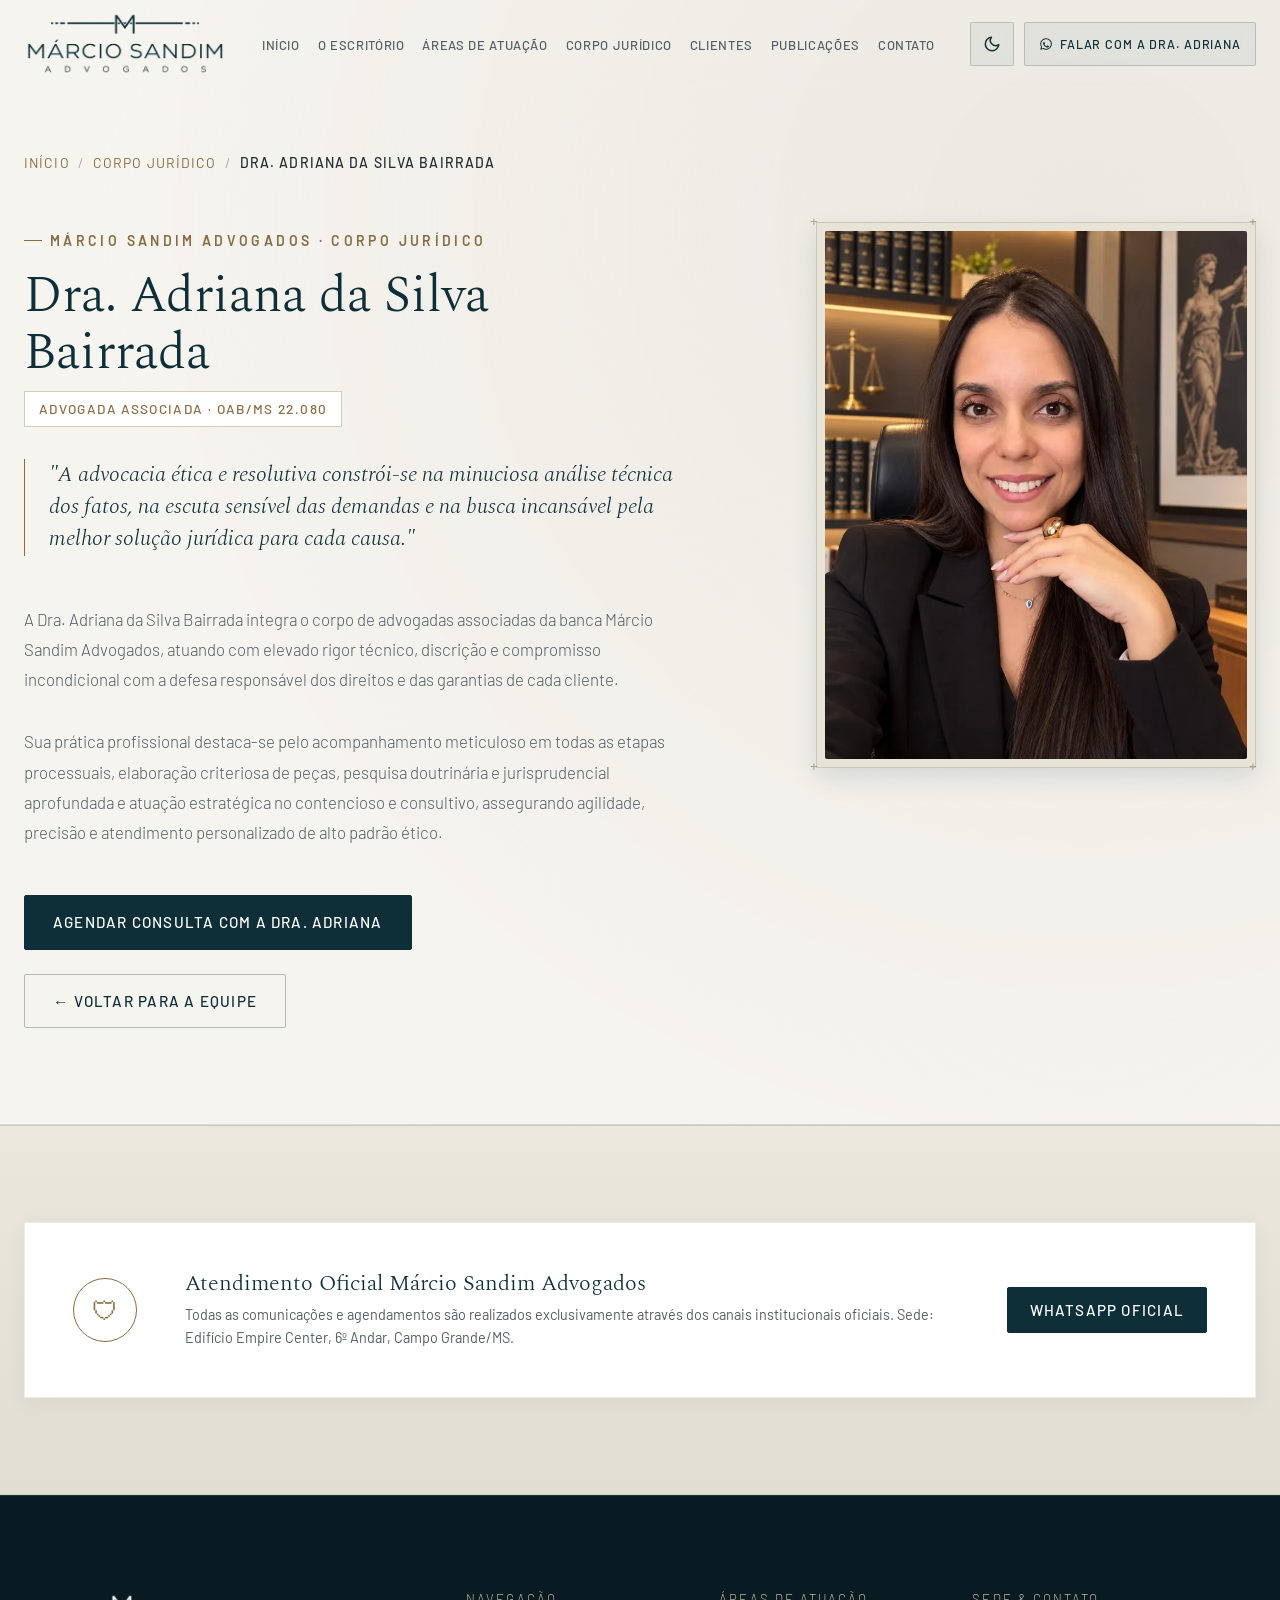
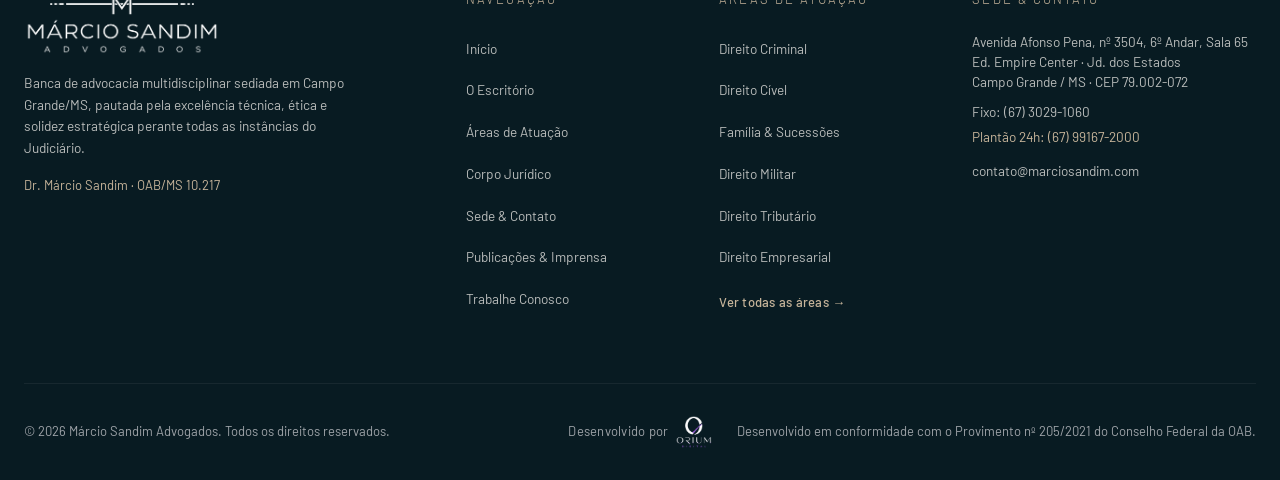
==== adriana-bairrada.html @ 766c4040 "polish: final audit pass (a11y, SEO, performance, security) - Accessibility: skip link, focus-visibl" ====
<!DOCTYPE html>
<html lang="pt-BR">
<head>
  <meta charset="UTF-8">
  <meta name="viewport" content="width=device-width, initial-scale=1.0">
  <meta http-equiv="X-UA-Compatible" content="IE=edge">
  
  <title>Dra. Adriana da Silva Bairrada | Márcio Sandim Advogados</title>
  <meta name="description" content="Perfil profissional da Dra. Adriana da Silva Bairrada (OAB/MS 22.080), Advogada Associada da banca Márcio Sandim Advogados em Campo Grande/MS.">
  <meta name="theme-color" content="#0E2E38">
  <meta name="color-scheme" content="dark light">
  
  <!-- Prevenção Instantânea de FOUC de Tema -->
  <script src="js/theme-init.js?v=1.0"></script>
  
  
  <!-- SEO: canonical, Open Graph, Twitter Card e dados estruturados -->
  <link rel="canonical" href="https://www.marciosandim.com/adriana-bairrada">
  <meta property="og:title" content="Dra. Adriana da Silva Bairrada | Márcio Sandim Advogados">
  <meta property="og:description" content="Advogada Associada · OAB/MS 22.080 na banca Márcio Sandim Advogados.">
  <meta property="og:type" content="profile">
  <meta property="og:url" content="https://www.marciosandim.com/adriana-bairrada">
  <meta property="og:image" content="https://www.marciosandim.com/assets/images/AdrianaBairrada.jpeg">
  <meta property="og:locale" content="pt_BR">
  <meta property="og:site_name" content="Márcio Sandim Advogados">
  <meta name="twitter:card" content="summary_large_image">
  <meta name="twitter:title" content="Dra. Adriana da Silva Bairrada | Márcio Sandim Advogados">
  <meta name="twitter:description" content="Advogada Associada · OAB/MS 22.080 na banca Márcio Sandim Advogados.">
  <meta name="twitter:image" content="https://www.marciosandim.com/assets/images/AdrianaBairrada.jpeg">
  <script type="application/ld+json">{"@context":"https://schema.org","@type":"Person","name":"Adriana da Silva Bairrada","identifier":"OAB/MS 22.080","jobTitle":"Advogada Associada","image":"https://www.marciosandim.com/assets/images/AdrianaBairrada.jpeg","url":"https://www.marciosandim.com/adriana-bairrada","worksFor":{"@type":"LegalService","name":"Márcio Sandim Advogados","url":"https://www.marciosandim.com/"}}</script>

  <!-- Fontes Oficiais do Design System (Spectral & Barlow) -->
  <link rel="preconnect" href="https://fonts.googleapis.com">
  <link rel="preconnect" href="https://fonts.gstatic.com" crossorigin>
  <link href="https://fonts.googleapis.com/css2?family=Barlow:wght@300;400;500;600&family=Spectral:ital,wght@0,200;0,300;0,400;1,300&display=swap" rel="stylesheet">
  
  <!-- Favicon -->
  <link rel="icon" type="image/svg+xml" href="assets/images/favicon.svg">
  <link rel="apple-touch-icon" href="assets/images/apple-touch-icon.png">
  <link rel="manifest" href="site.webmanifest">
  
  <!-- Exibição do Logotipo por Tema -->
  <style>
    .brand-logo-dark { display: none !important; }
    .brand-logo-white { display: block !important; }
    html[data-theme="light"] .site-header .brand-logo-white,
    [data-theme="light"] .brand-logo-white { display: none !important; }
    html[data-theme="light"] .site-header .brand-logo-dark,
    [data-theme="light"] .brand-logo-dark { display: block !important; }
    .site-footer .brand-logo-white,
    [data-theme="light"] .site-footer .brand-logo-white { display: block !important; }
    .site-footer .brand-logo-dark,
    [data-theme="light"] .site-footer .brand-logo-dark { display: none !important; }
  </style>
  
  <!-- Estilos Globais -->
  <link rel="stylesheet" href="css/variables.css?v=2.1">
  <link rel="stylesheet" href="css/styles.css?v=3.4">
</head>
<body>
  <a class="skip-link" href="#main">Pular para o conteúdo</a>

  <!-- ==========================================================================
       HEADER INSTITUCIONAL COM EFEITO VIDRO
       ========================================================================== -->
  <header class="site-header" id="siteHeader">
    <div class="container header-container">
      <a href="index.html" class="brand-logo" aria-label="Márcio Sandim Advogados - Página Inicial">
        <img src="assets/images/marcio-sandim-logo-white.png?v=3" alt="Márcio Sandim Advogados" class="brand-logo-img brand-logo-white" width="178" height="58">
        <img src="assets/images/marcio-sandim-logo-dark.png?v=3" alt="Márcio Sandim Advogados" class="brand-logo-img brand-logo-dark" width="178" height="58">
      </a>

      <!-- Menu Desktop -->
      <nav class="nav-desktop" aria-label="Navegação Principal">
        <ul class="nav-menu">
          <li><a href="index.html" class="nav-link">Início</a></li>
          <li><a href="index.html#sobre" class="nav-link">O Escritório</a></li>
          <li><a href="index.html#areas" class="nav-link">Áreas de Atuação</a></li>
          <li><a href="index.html#equipe" class="nav-link active">Corpo Jurídico</a></li>
          <li><a href="index.html#clientes" class="nav-link">Clientes</a></li>
          <li><a href="publicacoes.html" class="nav-link">Publicações</a></li>
          <li><a href="index.html#contato" class="nav-link">Contato</a></li>
        </ul>
      </nav>

      <!-- Botões de Ação -->
      <div class="header-actions">
        <!-- Botão Minimalista de Troca de Tema -->
        <button type="button" id="themeToggle" class="theme-toggle" title="Alternar tema claro / escuro">
          <span class="theme-toggle-sr">Alternar tema claro / escuro</span>
          <svg class="theme-icon icon-sun" width="20" height="20" viewBox="0 0 24 24" fill="none" stroke="currentColor" stroke-width="2" stroke-linecap="round" stroke-linejoin="round" aria-hidden="true">
            <circle cx="12" cy="12" r="5"></circle>
            <line x1="12" y1="1" x2="12" y2="3"></line>
            <line x1="12" y1="21" x2="12" y2="23"></line>
            <line x1="4.22" y1="4.22" x2="5.64" y2="5.64"></line>
            <line x1="18.36" y1="18.36" x2="19.78" y2="19.78"></line>
            <line x1="1" y1="12" x2="3" y2="12"></line>
            <line x1="21" y1="12" x2="23" y2="12"></line>
            <line x1="4.22" y1="19.78" x2="5.64" y2="18.36"></line>
            <line x1="18.36" y1="5.64" x2="19.78" y2="4.22"></line>
          </svg>
          <svg class="theme-icon icon-moon" width="20" height="20" viewBox="0 0 24 24" fill="none" stroke="currentColor" stroke-width="2" stroke-linecap="round" stroke-linejoin="round" aria-hidden="true">
            <path d="M21 12.79A9 9 0 1 1 11.21 3 7 7 0 0 0 21 12.79z"></path>
          </svg>
        </button>

        <a href="https://wa.me/5567991672000?text=Olá,%20gostaria%20de%20agendar%20um%20atendimento%20com%20a%20Dra.%20Adriana%20da%20Silva%20Bairrada." target="_blank" rel="noopener" class="btn-header" aria-label="Falar com a Dra. Adriana Bairrada via WhatsApp">
          <svg width="14" height="14" viewBox="0 0 24 24" fill="currentColor" aria-hidden="true">
            <path d="M12.04 2c-5.46 0-9.91 4.45-9.91 9.91 0 1.75.46 3.45 1.32 4.95L2.05 22l5.25-1.38c1.45.79 3.08 1.21 4.74 1.21 5.46 0 9.91-4.45 9.91-9.91 0-2.65-1.03-5.14-2.9-7.01A9.816 9.816 0 0 0 12.04 2zm.01 1.67c2.2 0 4.26.86 5.82 2.42a8.225 8.225 0 0 1 2.41 5.83c0 4.54-3.7 8.24-8.24 8.24-1.48 0-2.93-.4-4.2-1.15l-.3-.18-3.12.82.83-3.04-.2-.31a8.196 8.196 0 0 1-1.26-4.38c0-4.54 3.7-8.24 8.24-8.24zm4.52 11.66c-.25-.13-1.47-.72-1.7-.81-.23-.08-.39-.13-.56.13-.17.25-.64.81-.79.97-.14.17-.29.19-.54.06-.25-.13-1.06-.39-2.03-1.25-.75-.67-1.26-1.5-1.41-1.75-.15-.25-.02-.39.11-.51.11-.11.25-.29.37-.44.13-.14.17-.25.25-.42.08-.17.04-.31-.02-.44-.06-.12-.56-1.35-.77-1.85-.2-.49-.41-.42-.56-.43h-.48c-.17 0-.44.06-.67.31-.23.25-.88.86-.88 2.1 0 1.24.9 2.44 1.03 2.61.13.17 1.77 2.7 4.29 3.79.6.26 1.07.41 1.44.53.6.19 1.15.16 1.58.1.48-.07 1.47-.6 1.68-1.18.21-.58.21-1.07.15-1.18-.07-.12-.22-.19-.47-.32z"/>
          </svg>
          <span>Falar com a Dra. Adriana</span>
        </a>

        <button class="menu-toggle" id="menuToggle" aria-label="Abrir menu" aria-expanded="false" aria-controls="mobileDrawer">
          <span></span>
          <span></span>
          <span></span>
        </button>
      </div>
    </div>
  </header>

  <!-- Menu Drawer Mobile -->
  <div class="mobile-drawer" id="mobileDrawer" role="dialog" aria-modal="true" aria-label="Menu de navegação" inert>
    <button class="drawer-close" id="drawerClose" aria-label="Fechar Menu">&times;</button>
    <ul class="drawer-nav">
      <li><a href="index.html" class="drawer-link">00 · Início <span aria-hidden="true">&rarr;</span></a></li>
      <li><a href="index.html#sobre" class="drawer-link">01 · O Escritório <span aria-hidden="true">&rarr;</span></a></li>
      <li><a href="index.html#areas" class="drawer-link">02 · Áreas de Atuação <span aria-hidden="true">&rarr;</span></a></li>
      <li><a href="index.html#equipe" class="drawer-link">03 · Corpo Jurídico <span aria-hidden="true">&rarr;</span></a></li>
      <li><a href="index.html#clientes" class="drawer-link">04 · Clientes &amp; Entidades <span aria-hidden="true">&rarr;</span></a></li>
      <li><a href="publicacoes.html" class="drawer-link">05 · Publicações <span aria-hidden="true">&rarr;</span></a></li>
      <li><a href="index.html#contato" class="drawer-link">06 · Contato <span aria-hidden="true">&rarr;</span></a></li>
      <li><a href="trabalhe-conosco.html" class="drawer-link">07 · Trabalhe Conosco <span aria-hidden="true">&rarr;</span></a></li>
    </ul>
  </div>

  <main id="main" tabindex="-1">
    <!-- ==========================================================================
         SEÇÃO PERFIL PROFISSIONAL
         ========================================================================== -->
    <section class="profile-hero-section">
      <div class="container">
        <!-- Breadcrumb Navigation -->
        <nav class="breadcrumb" aria-label="Navegação estrutural">
          <a href="index.html">Início</a>
          <span class="breadcrumb-separator">/</span>
          <a href="index.html#equipe">Corpo Jurídico</a>
          <span class="breadcrumb-separator">/</span>
          <span class="breadcrumb-current" aria-current="page">Dra. Adriana da Silva Bairrada</span>
        </nav>

        <div class="profile-grid">
          <!-- Conteúdo Biográfico -->
          <div class="profile-content">
            <span class="kicker">Márcio Sandim Advogados · Corpo Jurídico</span>
            <h1 class="profile-name">Dra. Adriana da Silva Bairrada</h1>
            <div class="profile-badge">Advogada Associada · OAB/MS 22.080</div>

            <div class="profile-quote">
              "A advocacia ética e resolutiva constrói-se na minuciosa análise técnica dos fatos, na escuta sensível das demandas e na busca incansável pela melhor solução jurídica para cada causa."
            </div>

            <p class="profile-bio">
              A Dra. Adriana da Silva Bairrada integra o corpo de advogadas associadas da banca Márcio Sandim Advogados, atuando com elevado rigor técnico, discrição e compromisso incondicional com a defesa responsável dos direitos e das garantias de cada cliente.
            </p>

            <p class="profile-bio">
              Sua prática profissional destaca-se pelo acompanhamento meticuloso em todas as etapas processuais, elaboração criteriosa de peças, pesquisa doutrinária e jurisprudencial aprofundada e atuação estratégica no contencioso e consultivo, assegurando agilidade, precisão e atendimento personalizado de alto padrão ético.
            </p>

            <!-- CTAs de Ação -->
            <div class="profile-ctas">
              <a href="https://wa.me/5567991672000?text=Olá,%20gostaria%20de%20agendar%20um%20atendimento%20com%20a%20Dra.%20Adriana%20da%20Silva%20Bairrada." target="_blank" rel="noopener" class="btn btn-primary">
                Agendar Consulta com a Dra. Adriana
              </a>
              <a href="index.html#equipe" class="btn btn-ghost">
                &larr; Voltar para a Equipe
              </a>
            </div>
          </div>

          <!-- Retrato Profissional -->
          <div class="profile-portrait-wrapper">
            <span class="crosshair crosshair-tl">+</span>
            <span class="crosshair crosshair-tr">+</span>
            <span class="crosshair crosshair-bl">+</span>
            <span class="crosshair crosshair-br">+</span>
            
            <div class="profile-portrait">
              <picture>
                <source srcset="assets/images/AdrianaBairrada.webp?v=3" type="image/webp">
                <img src="assets/images/AdrianaBairrada.jpeg?v=3" alt="Dra. Adriana da Silva Bairrada - Advogada Associada Márcio Sandim Advogados" width="768" height="1024" loading="eager">
              </picture>
            </div>
          </div>
        </div>
      </div>
    </section>

    <!-- ==========================================================================
         CANAL VERIFICADO / SEGURANÇA
         ========================================================================== -->
    <section class="section-security">
      <div class="container">
        <div class="security-box">
          <div class="security-icon" aria-hidden="true">&#128737;</div>
          <div class="security-text">
            <h2>Atendimento Oficial Márcio Sandim Advogados</h2>
            <p>
              Todas as comunicações e agendamentos são realizados exclusivamente através dos canais institucionais oficiais. Sede: Edifício Empire Center, 6º Andar, Campo Grande/MS.
            </p>
          </div>
          <a href="https://wa.me/5567991672000?text=Olá,%20gostaria%20de%20confirmar%20um%20atendimento%20oficial." target="_blank" rel="noopener" class="btn btn-primary btn-sm">
            WhatsApp Oficial
          </a>
        </div>
      </div>
    </section>
  </main>

  <!-- ==========================================================================
       FOOTER INSTITUCIONAL SOLENE
       ========================================================================== -->
  <footer class="site-footer">
    <div class="container">
      <div class="footer-grid">
        <div class="footer-col">
          <div class="brand-logo footer-brand">
            <img src="assets/images/marcio-sandim-logo-white.png?v=3" alt="Márcio Sandim Advogados" class="brand-logo-img brand-logo-white" width="196" height="64" loading="lazy">
          </div>
          <p class="footer-about">
            Banca de advocacia multidisciplinar sediada em Campo Grande/MS, pautada pela excelência técnica, ética e solidez estratégica perante todas as instâncias do Judiciário.
          </p>
          <p class="footer-signature"><a href="marcio-sandim.html" title="Ver perfil institucional do Dr. Márcio Sandim">Dr. Márcio Sandim · OAB/MS 10.217</a></p>
        </div>

        <div class="footer-col">
          <h2>Navegação</h2>
          <ul class="footer-links">
            <li><a href="index.html#hero">Início</a></li>
            <li><a href="index.html#sobre">O Escritório</a></li>
            <li><a href="index.html#areas">Áreas de Atuação</a></li>
            <li><a href="index.html#equipe">Corpo Jurídico</a></li>
            <li><a href="index.html#estrutura">Sede &amp; Contato</a></li>
            <li><a href="publicacoes.html">Publicações &amp; Imprensa</a></li>
            <li><a href="trabalhe-conosco.html">Trabalhe Conosco</a></li>
          </ul>
        </div>

        <div class="footer-col">
          <h2>Áreas de Atuação</h2>
          <ul class="footer-links">
            <li><a href="index.html#areas">Direito Criminal</a></li>
            <li><a href="index.html#areas">Direito Cível</a></li>
            <li><a href="index.html#areas">Família &amp; Sucessões</a></li>
            <li><a href="index.html#areas">Direito Militar</a></li>
            <li><a href="index.html#areas">Direito Tributário</a></li>
            <li><a href="index.html#areas">Direito Empresarial</a></li>
            <li><a href="index.html#areas" class="footer-link-highlight">Ver todas as áreas &rarr;</a></li>
          </ul>
        </div>

        <div class="footer-col">
          <h2>Sede &amp; Contato</h2>
          <p class="footer-address">
            Avenida Afonso Pena, nº 3504, 6º Andar, Sala 65<br>
            Ed. Empire Center · Jd. dos Estados<br>
            Campo Grande / MS · CEP 79.002-072
          </p>
          <p class="footer-line">Fixo: (67) 3029-1060</p>
          <p class="footer-line footer-line-accent">Plantão 24h: (67) 99167-2000</p>
          <p class="footer-email">contato@marciosandim.com</p>
        </div>
      </div>

      <div class="footer-bottom">
        <p class="footer-copy">&copy; 2026 Márcio Sandim Advogados. Todos os direitos reservados.</p>
        <div class="developer-credit">
          <a href="https://oriumdigital.com.br/" target="_blank" rel="noopener" class="developer-link" title="Orium Digital — Criação de Sites e Marketing Digital">
            <span>Desenvolvido por</span>
            <img src="assets/images/orium-logo-light.png" alt="Orium Digital" class="orium-logo-footer" width="38" height="34" loading="lazy">
          </a>
        </div>
        <p class="footer-oab">Desenvolvido em conformidade com o Provimento nº 205/2021 do Conselho Federal da OAB.</p>
      </div>
    </div>
  </footer>

  <!-- Scripts -->
  <script src="js/main.js?v=2.4"></script>
</body>
</html>
---- css/variables.css ----
/* ==========================================================================
   DESIGN TOKENS & SYSTEM VARIABLES
   Márcio Sandim Advogados — Visual Identity Manual 2026
   Dual-Theme System (Dark Default & Refined Light Editorial)
   ========================================================================== */

:root {
  color-scheme: dark;

  /* --- Cores Institucionais Primárias (Modo Escuro) --- */
  --color-petroleo: #0E2E38;         /* 45% - Fundo dominante institucional, hero dark */
  --color-petroleo-dark: #071A20;    /* Superfícies ultra-profundas e modais */
  --color-petroleo-surface: #143A46; /* Superfície de cartões escuros e hovers */
  
  --color-offwhite: #F4F2ED;         /* 30% - Superfícies editoriais, texto sobre escuro */
  --color-offwhite-subtle: #EBE8E1;  /* Divisores claros e fundos secundários */
  
  --color-grafite: #2A2F33;          /* 15% - Tipografia de leitura em fundos claros */
  --color-grafite-deep: #1E2225;     /* Cartões secundários de alto contraste */
  
  --color-mineral: #8C9196;          /* 7% - Linhas arquitetônicas, legendas e metadados */
  --color-mineral-alpha: rgba(140, 145, 150, 0.2);
  
  --color-champagne: #C6B49A;        /* 3% - Acento Nobre Exclusivo: CTAs e bordas ativas */
  --color-champagne-hover: #D8C7B0;  /* Hover suave do acento */
  --color-champagne-alpha: rgba(198, 180, 154, 0.15);
  --color-champagne-border: rgba(198, 180, 154, 0.35);
  --color-champagne-dark: #7A5F38;   /* Champagne escuro para fundos claros */

  /* --- Superfícies e Fundos Semânticos (Escuro) --- */
  --bg-body: var(--color-petroleo);
  --bg-surface-alt: var(--color-petroleo-dark);
  --bg-card: rgba(20, 58, 70, 0.35);
  --bg-card-hover: rgba(20, 58, 70, 0.65);
  --bg-card-subtle: rgba(20, 58, 70, 0.25);
  --bg-card-highlight: rgba(14, 46, 56, 0.6);
  --bg-security: linear-gradient(180deg, var(--color-petroleo-dark) 0%, rgba(14, 46, 56, 0.95) 100%);
  --bg-security-box: rgba(20, 58, 70, 0.4);
  --bg-form: rgba(14, 46, 56, 0.5);
  --bg-input: rgba(7, 26, 32, 0.75);
  --bg-footer: #051318;
  --bg-modal: var(--color-petroleo-dark);
  --bg-drawer: var(--color-petroleo-dark);
  --bg-portrait-frame: rgba(14, 46, 56, 0.5);
  --bg-portrait-inner: var(--color-petroleo-dark);

  /* --- Tipografia Semântica (Escuro) --- */
  --text-headings: #FFFFFF;
  --text-light: #F4F2ED;
  --text-light-muted: rgba(244, 242, 237, 0.75);
  --text-light-dim: rgba(244, 242, 237, 0.65);
  --text-mineral: #9EA3A8;           /* Mineral legível como TEXTO (AA) */
  --color-error: #E57373;            /* Erros de formulário (tema escuro) */
  --text-dark: #2A2F33;
  --text-dark-muted: #5C6268;
  --text-accent: var(--color-champagne);
  --text-accent-hover: var(--color-champagne-hover);

  /* --- Botões Semânticos (Escuro) --- */
  --btn-primary-bg: var(--color-champagne);
  --btn-primary-text: var(--color-petroleo);
  --btn-primary-border: var(--color-champagne);
  --btn-primary-hover-bg: var(--color-champagne-hover);
  --btn-primary-hover-border: var(--color-champagne-hover);
  --btn-ghost-color: var(--text-light);
  --btn-ghost-border: 1px solid rgba(244, 242, 237, 0.25);

  /* --- Filtro do Mapa --- */
  --map-filter: grayscale(85%) contrast(1.1) invert(90%) hue-rotate(180deg);

  /* --- Tipografia --- */
  --font-serif: 'Spectral', Georgia, 'Times New Roman', serif;
  --font-sans: 'Barlow', -apple-system, BlinkMacSystemFont, 'Segoe UI', Roboto, sans-serif;

  /* --- Escala Tipográfica Fluida (clamp) --- */
  --text-xs: clamp(0.8125rem, 0.78rem + 0.2vw, 0.875rem); /* 13px - 14px (Acessibilidade WCAG) */
  --text-sm: clamp(0.875rem, 0.85rem + 0.2vw, 0.95rem);   /* 14px - 15.2px */
  --text-base: clamp(1rem, 0.95rem + 0.25vw, 1.125rem);    /* 16px - 18px */
  --text-lg: clamp(1.15rem, 1.05rem + 0.5vw, 1.35rem);    /* 18.4px - 21.6px */
  --text-xl: clamp(1.4rem, 1.25rem + 0.75vw, 1.8rem);     /* 22.4px - 28.8px */
  --text-2xl: clamp(1.8rem, 1.5rem + 1.5vw, 2.5rem);      /* 28.8px - 40px */
  --text-3xl: clamp(2.3rem, 1.8rem + 2.5vw, 3.6rem);      /* 36.8px - 57.6px */
  --text-hero: clamp(2.4rem, 1.8rem + 2.5vw, 3.8rem);     /* 38.4px - 60.8px */

  /* --- Espaçamentos Modulares --- */
  --space-2xs: 4px;
  --space-xs: 8px;
  --space-sm: 16px;
  --space-md: 24px;
  --space-lg: 32px;
  --space-xl: 48px;
  --space-2xl: 64px;
  --space-3xl: 96px;
  --space-4xl: 128px;

  /* --- Layout & Larguras --- */
  --container-max: 1280px;
  --container-reading: 780px;
  --header-height: 88px;
  --header-height-scrolled: 72px;

  /* --- Acabamentos & Sombras --- */
  --radius-xs: 2px;
  --radius-sm: 4px;
  --radius-md: 8px;
  --radius-lg: 12px;

  --shadow-subtle: 0 4px 20px rgba(0, 0, 0, 0.15);
  --shadow-elevated: 0 10px 24px rgba(0, 0, 0, 0.28);
  --shadow-btn-hover: 0 4px 16px rgba(0, 0, 0, 0.25);

  /* --- Efeito Vidro (Glassmorphism Sóbrio) --- */
  --glass-bg: rgba(14, 46, 56, 0.88);
  --glass-border: 1px solid rgba(198, 180, 154, 0.18);
  --glass-blur: blur(20px);

  /* --- Linhas & Molduras Arquitetônicas (Hairlines) --- */
  --border-hairline: 1px solid rgba(255, 255, 255, 0.09);
  --border-hairline-light: 1px solid rgba(42, 47, 51, 0.12);
  --border-hairline-accent: 1px solid rgba(198, 180, 154, 0.3);
  --border-input: 1px solid rgba(255, 255, 255, 0.12);

  /* --- Físicas de Animação (Emil & Apple Guidelines) --- */
  --ease-apple: cubic-bezier(0.23, 1, 0.32, 1);
  --ease-out-quad: cubic-bezier(0.25, 0.46, 0.45, 0.94);
  --transition-fast: 180ms var(--ease-apple);
  --transition-base: 280ms var(--ease-apple);
  --transition-slow: 450ms var(--ease-apple);
}

/* ==========================================================================
   TEMA CLARO EDITORIAL (LIGHT THEME)
   Inspirado em papelaria nobre jurídica e impressos de alta corte.
   ========================================================================== */
[data-theme="light"] {
  color-scheme: light;

  /* --- Cores Institucionais no Modo Claro --- */
  --color-petroleo: #0E2E38;
  --color-petroleo-dark: #ECE7DD;
  --color-petroleo-surface: #E2DDD2;

  --color-offwhite: #232D33;
  --color-offwhite-subtle: #4D575E;

  /* --- Superfícies e Fundos Semânticos (Claro) --- */
  --bg-body: #F6F4EF;                 /* Off-White Alabastro nobre */
  --bg-surface-alt: #ECE7DD;          /* Seções alternadas para ritmo editorial */
  --bg-card: #FFFFFF;                 /* Cartões alvos de leitura nítida */
  --bg-card-hover: #FFFFFF;
  --bg-card-subtle: #FAF9F5;
  --bg-card-highlight: #FFFFFF;
  --bg-security: linear-gradient(180deg, #ECE7DD 0%, #E2DDD2 100%);
  --bg-security-box: #FFFFFF;
  --bg-form: #FFFFFF;
  --bg-input: #FAF9F6;
  --bg-footer: #081B22;               /* Rodapé solene escuro ancorando a base */
  --bg-modal: #FFFFFF;
  --bg-drawer: #F6F4EF;
  --bg-portrait-frame: #E8E3D7;
  --bg-portrait-inner: #DED8CB;

  /* --- Tipografia Semântica (Claro) --- */
  --text-headings: #0E2E38;           /* Azul Petróleo Profundo nos títulos */
  --text-light: #232D33;               /* Grafite escuro legível (contraste AAA) */
  --text-light-muted: #525E65;         /* Mineral escuro (contraste 7:1+) */
  --text-light-dim: #5C676E;
  --text-mineral: #5C6268;
  --text-dark: #232D33;
  --text-dark-muted: #525E65;
  --text-accent: #7A5F38;              /* Champagne escurecido com alto contraste AA (4.5:1+) */
  --text-accent-hover: #6B5532;
  --color-error: #B3261E;             /* Erros de formulário (tema claro) */

  --color-champagne: #876C42;
  --color-champagne-hover: #6B5532;
  --color-champagne-alpha: rgba(135, 108, 66, 0.12);
  --color-champagne-border: rgba(135, 108, 66, 0.35);

  /* --- Botões Semânticos (Claro) --- */
  --btn-primary-bg: #0E2E38;
  --btn-primary-text: #FFFFFF;
  --btn-primary-border: #0E2E38;
  --btn-primary-hover-bg: #16404D;
  --btn-primary-hover-border: #16404D;
  --btn-ghost-color: #0E2E38;
  --btn-ghost-border: 1px solid rgba(14, 46, 56, 0.3);

  /* --- Filtro do Mapa --- */
  --map-filter: grayscale(20%) contrast(1.04);

  /* --- Linhas & Molduras (Claro) --- */
  --border-hairline: 1px solid rgba(14, 46, 56, 0.12);
  --border-hairline-light: 1px solid rgba(14, 46, 56, 0.08);
  --border-hairline-accent: 1px solid rgba(135, 108, 66, 0.35);
  --border-input: 1px solid rgba(14, 46, 56, 0.22);

  /* --- Efeito Vidro (Claro) --- */
  --glass-bg: rgba(246, 244, 239, 0.92);
  --glass-border: 1px solid rgba(14, 46, 56, 0.1);

  /* --- Sombras (Claro) --- */
  --shadow-subtle: 0 4px 20px rgba(14, 46, 56, 0.06);
  --shadow-elevated: 0 10px 24px rgba(14, 46, 56, 0.12);
  --shadow-btn-hover: 0 4px 16px rgba(14, 46, 56, 0.25);
}
---- css/styles.css ----
/* ==========================================================================
   MÁRCIO SANDIM ADVOGADOS — MAIN STYLESHEET
   Design System, Components & Responsive Layout
   ========================================================================== */

/* --- Reset & Global Defaults --- */
*, *::before, *::after {
  box-sizing: border-box;
  margin: 0;
  padding: 0;
}

html {
  font-size: 16px;
  scroll-behavior: smooth;
  -webkit-font-smoothing: antialiased;
  -moz-osx-font-smoothing: grayscale;
}

body {
  font-family: var(--font-sans);
  background-color: var(--bg-body);
  color: var(--text-light);
  line-height: 1.6;
  position: relative;
}

/* Sem rolagem horizontal (clip não quebra position: sticky) */
html,
body {
  overflow-x: hidden;
  overflow-x: clip;
}

img {
  max-width: 100%;
  height: auto;
  display: block;
}

/* <picture> não altera o layout: o <img> segue como se fosse filho direto */
picture {
  display: contents;
}

a {
  color: inherit;
  text-decoration: none;
  transition: color var(--transition-fast), opacity var(--transition-fast);
}

button {
  cursor: pointer;
  border: none;
  background: none;
  font-family: inherit;
}

/* --- Container & Grids --- */
.container {
  width: 100%;
  max-width: var(--container-max);
  margin-left: auto;
  margin-right: auto;
  padding-left: var(--space-md);
  padding-right: var(--space-md);
}

/* --- Elementos de Construção Gráfica (Architectural Branding) --- */
.kicker {
  display: inline-flex;
  align-items: center;
  gap: var(--space-xs);
  font-family: var(--font-sans);
  font-size: var(--text-xs);
  font-weight: 600;
  text-transform: uppercase;
  letter-spacing: 0.24em;
  color: var(--color-champagne);
  margin-bottom: var(--space-sm);
}

.kicker::before {
  content: "";
  display: inline-block;
  width: 18px;
  height: 1px;
  background-color: var(--color-champagne);
}

/* Marcador de Registro Arquitetônico (+) */
.crosshair {
  position: absolute;
  width: 13px;
  height: 13px;
  pointer-events: none;
  color: var(--color-champagne);
  opacity: 0.6;
  font-family: monospace;
  font-size: 13px;
  line-height: 13px;
  user-select: none;
}
.crosshair-tl { top: -7px; left: -7px; }
.crosshair-tr { top: -7px; right: -7px; }
.crosshair-bl { bottom: -7px; left: -7px; }
.crosshair-br { bottom: -7px; right: -7px; }

/* Tipografia Editorial */
h1, h2, h3, h4 {
  font-family: var(--font-serif);
  font-weight: 300;
  color: var(--text-headings);
  line-height: 1.2;
}

.section-title {
  font-size: var(--text-2xl);
  margin-bottom: var(--space-sm);
}

.section-subtitle {
  font-size: var(--text-base);
  color: var(--text-light-muted);
  max-width: 620px;
  margin-bottom: var(--space-xl);
  font-weight: 300;
}

/* --- Botões de Ação (CTAs) --- */
.btn {
  display: inline-flex;
  align-items: center;
  justify-content: center;
  gap: var(--space-xs);
  font-family: var(--font-sans);
  font-size: var(--text-sm);
  font-weight: 500;
  letter-spacing: 0.08em;
  text-transform: uppercase;
  padding: 14px 28px;
  border-radius: var(--radius-xs);
  transition: background-color var(--transition-base), border-color var(--transition-base), color var(--transition-base), transform var(--transition-base), box-shadow var(--transition-base);
  white-space: nowrap;
}

.btn-primary {
  background-color: var(--btn-primary-bg);
  color: var(--btn-primary-text);
  border: 1px solid var(--btn-primary-border);
}

.btn-primary:hover {
  background-color: var(--btn-primary-hover-bg);
  border-color: var(--btn-primary-hover-border);
  transform: translateY(-2px);
  box-shadow: var(--shadow-btn-hover);
}

.btn-primary:active {
  transform: scale(0.97);
}

.btn-ghost {
  background-color: transparent;
  color: var(--btn-ghost-color);
  border: var(--btn-ghost-border);
}

.btn-ghost:hover {
  border-color: var(--color-champagne);
  color: var(--color-champagne);
  background-color: var(--color-champagne-alpha);
  transform: translateY(-2px);
}

.btn-ghost:active {
  transform: scale(0.97);
}

.btn-sm {
  padding: 10px 22px;
  font-size: var(--text-sm);
  letter-spacing: 0.08em;
}

/* ==========================================================================
   UTILITÁRIOS DE ACESSIBILIDADE & COMPONENTES AUXILIARES
   ========================================================================== */

/* Link de pular para o conteúdo: visível somente ao receber foco */
.skip-link {
  position: absolute;
  left: -9999px;
  top: auto;
  width: 1px;
  height: 1px;
  overflow: hidden;
}

.skip-link:focus {
  position: fixed;
  top: 12px;
  left: 12px;
  width: auto;
  height: auto;
  overflow: visible;
  z-index: 3000;
  padding: 12px 20px;
  background-color: var(--btn-primary-bg);
  color: var(--btn-primary-text);
  font-family: var(--font-sans);
  font-size: 0.875rem;
  font-weight: 600;
  text-decoration: none;
}

/* Texto apenas para leitores de tela */
.sr-only,
.theme-toggle-sr {
  position: absolute;
  width: 1px;
  height: 1px;
  padding: 0;
  margin: -1px;
  overflow: hidden;
  clip: rect(0, 0, 0, 0);
  white-space: nowrap;
  border: 0;
}

/* Campo honeypot anti-spam: fora da tela e fora da ordem de tabulação */
.hp-field {
  position: absolute;
  left: -9999px;
  width: 1px;
  height: 1px;
  overflow: hidden;
}

/* Botão de largura total */
.btn-block {
  width: 100%;
  text-align: center;
  justify-content: center;
}

/* Foco visível por teclado: anel champagne no escuro, petróleo no claro */
:focus-visible {
  outline: 2px solid var(--color-champagne);
  outline-offset: 3px;
}

[data-theme="light"] :focus-visible {
  outline-color: var(--color-petroleo);
}

:focus:not(:focus-visible) {
  outline: none;
}

main[tabindex="-1"]:focus {
  outline: none;
}

/* ==========================================================================
   HEADER & NAVIGATION
   ========================================================================== */
.site-header {
  position: fixed;
  top: 0;
  left: 0;
  width: 100%;
  height: var(--header-height);
  z-index: 1000;
  display: flex;
  align-items: center;
  transition: background-color var(--transition-base), box-shadow var(--transition-base), border-color var(--transition-fast);
  border-bottom: 1px solid rgba(255, 255, 255, 0.06);
}

.site-header.scrolled {
  height: var(--header-height-scrolled);
  background-color: var(--glass-bg);
  backdrop-filter: var(--glass-blur);
  -webkit-backdrop-filter: var(--glass-blur);
  border-bottom: var(--glass-border);
  box-shadow: var(--shadow-subtle);
}

.header-container {
  display: flex;
  align-items: center;
  justify-content: space-between;
  width: 100%;
  max-width: 1380px;
  gap: 16px;
  flex-wrap: nowrap;
}

/* Logotipo Institucional */
.brand-logo {
  display: inline-flex;
  align-items: center;
  flex-shrink: 0;
  text-decoration: none;
}

.brand-logo-img {
  height: 66px;
  width: auto;
  display: block;
  object-fit: contain;
  transition: transform var(--transition-fast), opacity var(--transition-fast);
}

.site-header.scrolled .brand-logo-img {
  height: 52px;
}

.brand-logo:hover .brand-logo-img {
  transform: translateY(-1px);
}

/* Alternância de logo institucional por tema */
.brand-logo-dark {
  display: none !important;
}

.brand-logo-white {
  display: block !important;
}

[data-theme="light"] .brand-logo-white,
html[data-theme="light"] .brand-logo-white {
  display: none !important;
}

[data-theme="light"] .brand-logo-dark,
html[data-theme="light"] .brand-logo-dark {
  display: block !important;
}

.site-footer .brand-logo-white,
[data-theme="light"] .site-footer .brand-logo-white,
html[data-theme="light"] .site-footer .brand-logo-white {
  display: block !important;
  height: 64px;
}

.site-footer .brand-logo-dark,
[data-theme="light"] .site-footer .brand-logo-dark,
html[data-theme="light"] .site-footer .brand-logo-dark {
  display: none !important;
}

/* Menu de Navegação Desktop */
.nav-desktop {
  flex-shrink: 1;
  min-width: 0;
}

.nav-menu {
  display: flex;
  align-items: center;
  list-style: none;
  gap: clamp(10px, 1.4vw, 22px);
  margin: 0;
  padding: 0;
  flex-wrap: nowrap;
}

.nav-link {
  font-family: var(--font-sans);
  font-size: 0.8125rem;
  font-weight: 500;
  letter-spacing: 0.05em;
  text-transform: uppercase;
  color: var(--text-light-muted);
  position: relative;
  /* Área de toque ~40px sem alterar o layout (margem negativa compensa) */
  padding: 12px 0;
  margin: -12px 0;
  white-space: nowrap; /* NUNCA QUEBRA EM DUAS LINHAS */
  display: inline-block;
  line-height: 1.2;
}

.nav-link::after {
  content: "";
  position: absolute;
  bottom: 6px;
  left: 0;
  width: 100%;
  height: 1.5px;
  background-color: var(--color-champagne);
  transform: scaleX(0);
  transform-origin: left center;
  transition: transform var(--transition-base);
}

.nav-link:hover {
  color: #FFFFFF;
}

.nav-link:hover::after {
  transform: scaleX(1);
}

.header-actions {
  display: flex;
  align-items: center;
  gap: 10px;
  flex-shrink: 0;
}

/* Botão de Ação do Header — Compacto, Elegante e Discreto */
.btn-header {
  min-height: 44px;
  padding: 0 14px;
  font-family: var(--font-sans);
  font-size: 0.78125rem;
  font-weight: 500;
  letter-spacing: 0.07em;
  text-transform: uppercase;
  display: inline-flex;
  align-items: center;
  gap: 7px;
  border-radius: var(--radius-xs);
  white-space: nowrap;
  cursor: pointer;
  text-decoration: none;
  background-color: rgba(198, 180, 154, 0.08);
  border: 1px solid rgba(198, 180, 154, 0.35);
  color: var(--color-champagne);
  flex-shrink: 0;
  backdrop-filter: blur(8px);
  -webkit-backdrop-filter: blur(8px);
  transition: border-color var(--transition-fast), background-color var(--transition-fast), color var(--transition-fast), transform var(--transition-fast), box-shadow var(--transition-fast);
}

.btn-header svg {
  width: 14px;
  height: 14px;
  flex-shrink: 0;
  transition: transform var(--transition-fast);
}

.btn-header:hover {
  background-color: var(--color-champagne);
  color: var(--color-petroleo);
  border-color: var(--color-champagne);
  transform: translateY(-1px);
  box-shadow: 0 4px 12px rgba(0, 0, 0, 0.2);
}

.btn-header:hover svg {
  transform: scale(1.08);
}

.btn-header:active {
  transform: scale(0.96);
}

[data-theme="light"] .btn-header {
  background-color: rgba(14, 46, 56, 0.05);
  border-color: rgba(14, 46, 56, 0.2);
  color: var(--color-petroleo);
}

[data-theme="light"] .btn-header:hover {
  background-color: var(--color-petroleo);
  color: #FFFFFF;
  border-color: var(--color-petroleo);
  box-shadow: 0 4px 12px rgba(0, 0, 0, 0.12);
}

/* Botão Minimalista de Troca de Tema (Emil Design Guidelines) */
.theme-toggle {
  width: 44px;
  height: 44px;
  border-radius: var(--radius-xs);
  border: 1px solid rgba(198, 180, 154, 0.35);
  background: rgba(198, 180, 154, 0.08);
  color: var(--color-champagne);
  display: inline-flex;
  align-items: center;
  justify-content: center;
  position: relative;
  cursor: pointer;
  padding: 0;
  flex-shrink: 0;
  backdrop-filter: blur(8px);
  -webkit-backdrop-filter: blur(8px);
  transition: border-color var(--transition-fast), background-color var(--transition-fast), color var(--transition-fast), transform var(--transition-fast), box-shadow var(--transition-fast);
}

.theme-toggle:hover {
  border-color: var(--color-champagne);
  background-color: rgba(198, 180, 154, 0.2);
  color: #FFFFFF;
  transform: translateY(-1px);
  box-shadow: 0 4px 12px rgba(0, 0, 0, 0.2);
}

.theme-toggle:active {
  transform: scale(0.94);
}

[data-theme="light"] .theme-toggle {
  border-color: rgba(14, 46, 56, 0.2);
  background-color: rgba(14, 46, 56, 0.05);
  color: var(--color-petroleo);
}

[data-theme="light"] .theme-toggle:hover {
  border-color: var(--color-petroleo);
  background-color: rgba(14, 46, 56, 0.12);
  color: var(--color-petroleo);
  box-shadow: 0 4px 12px rgba(0, 0, 0, 0.08);
}

.theme-toggle .theme-icon {
  position: absolute;
  pointer-events: none;
  width: 18px;
  height: 18px;
  transition: transform 280ms var(--ease-apple), opacity 200ms ease;
}

/* Modo escuro padrão: ícone do Sol visível (convite para mudar para modo claro) */
.theme-toggle .icon-sun {
  opacity: 1;
  transform: rotate(0deg) scale(1);
}

.theme-toggle .icon-moon {
  opacity: 0;
  transform: rotate(75deg) scale(0.5);
}

/* Modo claro ativado: ícone da Lua visível (convite para voltar ao modo escuro) */
[data-theme="light"] .theme-toggle .icon-sun {
  opacity: 0;
  transform: rotate(-75deg) scale(0.5);
}

[data-theme="light"] .theme-toggle .icon-moon {
  opacity: 1;
  transform: rotate(0deg) scale(1);
}

/* Botão Mobile Menu Toggle */
.menu-toggle {
  display: none;
  flex-direction: column;
  justify-content: center;
  align-items: center;
  gap: 4px;
  width: 44px;
  height: 44px;
  border-radius: var(--radius-xs);
  border: 1px solid rgba(198, 180, 154, 0.35);
  background: rgba(198, 180, 154, 0.08);
  padding: 0;
  cursor: pointer;
  flex-shrink: 0;
  backdrop-filter: blur(8px);
  -webkit-backdrop-filter: blur(8px);
  transition: border-color var(--transition-fast), background-color var(--transition-fast), transform var(--transition-fast), box-shadow var(--transition-fast);
}

.menu-toggle:hover {
  border-color: var(--color-champagne);
  background-color: rgba(198, 180, 154, 0.2);
  transform: translateY(-1px);
  box-shadow: 0 4px 12px rgba(0, 0, 0, 0.2);
}

.menu-toggle:active {
  transform: scale(0.94);
}

[data-theme="light"] .menu-toggle {
  border-color: rgba(14, 46, 56, 0.2);
  background-color: rgba(14, 46, 56, 0.05);
}

[data-theme="light"] .menu-toggle:hover {
  border-color: var(--color-petroleo);
  background-color: rgba(14, 46, 56, 0.12);
  box-shadow: 0 4px 12px rgba(0, 0, 0, 0.08);
}

.menu-toggle span {
  display: block;
  width: 18px;
  height: 1.5px;
  background-color: var(--text-headings);
  border-radius: 1px;
  transition: background-color var(--transition-fast);
}

/* ==========================================================================
   HERO SECTION COM BACKGROUND FOTOGRÁFICO INSTITUCIONAL
   ========================================================================== */
.hero-section {
  position: relative;
  padding-top: calc(var(--header-height) + var(--space-3xl));
  padding-bottom: var(--space-3xl);
  min-height: 94vh;
  display: flex;
  flex-direction: column;
  justify-content: center;
  overflow: hidden;
  background-color: var(--color-petroleo-dark);
}

.hero-bg-media {
  position: absolute;
  inset: 0;
  overflow: hidden;
  z-index: 1;
  pointer-events: none;
}

.hero-bg-img {
  width: 100%;
  height: 100%;
  object-fit: cover;
  object-position: right 35%;
  transform: scale(1.02);
  transition: transform 1.2s var(--ease-apple);
}

@media (hover: hover) and (min-width: 769px) {
  .hero-section:hover .hero-bg-img {
    transform: scale(1.04);
  }
}

.hero-bg-overlay {
  position: absolute;
  inset: 0;
  background: 
    linear-gradient(90deg, 
      var(--color-petroleo-dark) 0%, 
      rgba(7, 26, 32, 0.98) 32%, 
      rgba(14, 46, 56, 0.85) 48%, 
      rgba(14, 46, 56, 0.35) 64%, 
      rgba(7, 26, 32, 0.12) 78%, 
      transparent 90%),
    linear-gradient(180deg, 
      rgba(7, 26, 32, 0.4) 0%, 
      transparent 18%, 
      transparent 82%, 
      rgba(7, 26, 32, 0.6) 100%);
  transition: background var(--transition-base);
}

.hero-container {
  position: relative;
  z-index: 2;
  width: 100%;
}

.hero-content {
  max-width: 760px;
}

.hero-title {
  font-size: var(--text-hero);
  font-weight: 300;
  line-height: 1.08;
  letter-spacing: -0.02em;
  margin-bottom: var(--space-md);
  text-shadow: 0 2px 20px rgba(0, 0, 0, 0.4);
}

.hero-subtitle {
  font-family: var(--font-serif);
  font-size: var(--text-lg);
  font-weight: 300;
  color: var(--color-champagne);
  line-height: 1.4;
  margin-bottom: var(--space-md);
  text-shadow: 0 1px 10px rgba(0, 0, 0, 0.3);
}

.hero-description {
  font-size: var(--text-base);
  color: var(--text-light-muted);
  margin-bottom: var(--space-xl);
  font-weight: 300;
  line-height: 1.7;
  max-width: 660px;
}

.hero-ctas {
  display: flex;
  align-items: center;
  gap: var(--space-md);
  flex-wrap: wrap;
}

/* Régua Inferior do Hero (Quick Navigation Bar) */
.hero-bottom-bar {
  margin-top: var(--space-3xl);
  padding-top: var(--space-lg);
  border-top: var(--border-hairline);
  display: grid;
  grid-template-columns: repeat(7, 1fr);
  gap: var(--space-sm);
}

.quick-area-tab {
  display: flex;
  flex-direction: column;
  padding: var(--space-xs) var(--space-sm);
  border-left: 1px solid rgba(255, 255, 255, 0.1);
  background-color: rgba(7, 26, 32, 0.55);
  backdrop-filter: blur(8px);
  -webkit-backdrop-filter: blur(8px);
  transition: border-left-color var(--transition-fast), background-color var(--transition-fast);
}

.quick-area-tab:hover {
  border-left-color: var(--color-champagne);
  background-color: rgba(198, 180, 154, 0.05);
}

.tab-index {
  font-family: var(--font-serif);
  font-size: 0.85rem;
  color: var(--color-champagne);
}

.tab-title {
  font-family: var(--font-sans);
  font-size: 0.8rem;
  font-weight: 500;
  letter-spacing: 0.06em;
  color: var(--text-light-muted);
  text-transform: uppercase;
}

/* ==========================================================================
   SEÇÃO O ESCRITÓRIO (SOBRE & MANIFESTO)
   ========================================================================== */
.section-about {
  padding: var(--space-4xl) 0;
  background-color: var(--bg-surface-alt);
  position: relative;
  border-top: var(--border-hairline);
  border-bottom: var(--border-hairline);
}

.manifesto-box {
  border-left: 1px solid var(--color-champagne);
  padding-left: var(--space-xl);
  margin-bottom: var(--space-3xl);
  max-width: 920px;
}

.manifesto-quote {
  font-family: var(--font-serif);
  font-size: var(--text-xl);
  font-weight: 300;
  font-style: italic;
  line-height: 1.45;
  color: var(--text-headings);
  margin-bottom: var(--space-sm);
}

.manifesto-author {
  font-family: var(--font-sans);
  font-size: var(--text-sm);
  letter-spacing: 0.03em;
  color: var(--color-champagne);
  font-weight: 500;
}

/* Grid dos 4 Pilares */
.pillars-grid {
  display: grid;
  grid-template-columns: repeat(4, 1fr);
  gap: var(--space-md);
  margin-bottom: var(--space-3xl);
}

.pillar-card {
  padding: var(--space-lg);
  background-color: var(--bg-card-subtle);
  border: var(--border-hairline);
  position: relative;
  transition: border-color var(--transition-base), background-color var(--transition-base), transform var(--transition-base), box-shadow var(--transition-base);
}

.pillar-card:hover {
  border-color: var(--color-champagne-border);
  background-color: var(--bg-card-hover);
  transform: translateY(-3px);
}

.pillar-num {
  font-family: var(--font-serif);
  font-size: 1.8rem;
  font-weight: 200;
  color: var(--color-champagne);
  margin-bottom: var(--space-xs);
}

.pillar-title {
  font-family: var(--font-serif);
  font-size: 1.25rem;
  font-weight: 400;
  margin-bottom: var(--space-xs);
  color: var(--text-headings);
}

.pillar-desc {
  font-size: 0.9rem;
  color: var(--text-light-muted);
  line-height: 1.55;
  font-weight: 300;
}

/* Faixa de Métricas e Solidez */
.metrics-strip {
  display: grid;
  grid-template-columns: repeat(3, 1fr);
  gap: var(--space-lg);
  padding-top: var(--space-xl);
  border-top: var(--border-hairline);
}

.metric-item {
  display: flex;
  flex-direction: column;
}

.metric-value {
  font-family: var(--font-serif);
  font-size: var(--text-2xl);
  font-weight: 300;
  color: var(--color-champagne);
}

.metric-label {
  font-size: 0.85rem;
  color: var(--text-light-muted);
  letter-spacing: 0.04em;
  margin-top: 4px;
}

/* ==========================================================================
   SEÇÃO ÁREAS DE ATUAÇÃO (3x2 INTERATIVE GRID)
   ========================================================================== */
.section-areas {
  padding: var(--space-4xl) 0;
  background-color: var(--bg-body);
  position: relative;
}

.areas-grid {
  display: grid;
  grid-template-columns: repeat(3, 1fr);
  gap: var(--space-lg);
}

.area-card {
  background-color: var(--bg-card);
  border: var(--border-hairline);
  padding: var(--space-xl);
  position: relative;
  display: flex;
  flex-direction: column;
  justify-content: space-between;
  min-height: 320px;
  transition: border-color var(--transition-base), background-color var(--transition-base), transform var(--transition-base), box-shadow var(--transition-base);
  cursor: pointer;
}

@media (hover: hover) {
  .area-card:hover {
    border-color: var(--color-champagne);
    background-color: var(--bg-card-hover);
    transform: translateY(-4px);
    box-shadow: var(--shadow-elevated);
  }
}

.area-card-header {
  display: flex;
  justify-content: space-between;
  align-items: flex-start;
  margin-bottom: var(--space-md);
}

.area-number {
  font-family: var(--font-serif);
  font-size: 2.2rem;
  font-weight: 200;
  color: var(--color-champagne);
  line-height: 1;
}

.area-tag {
  font-size: 0.8125rem;
  font-weight: 600;
  letter-spacing: 0.14em;
  text-transform: uppercase;
  color: var(--text-mineral);
  padding: 4px 8px;
  border: 1px solid rgba(140, 145, 150, 0.2);
  border-radius: var(--radius-xs);
}

.area-title {
  font-family: var(--font-serif);
  font-size: 1.45rem;
  font-weight: 400;
  color: var(--text-headings);
  margin-bottom: var(--space-xs);
}

.area-scope {
  font-size: 0.92rem;
  color: var(--text-light-muted);
  line-height: 1.6;
  font-weight: 300;
  margin-bottom: var(--space-lg);
}

.area-action {
  display: inline-flex;
  align-items: center;
  gap: 8px;
  font-size: 0.85rem;
  letter-spacing: 0.05em;
  color: var(--color-champagne);
  font-weight: 500;
  transition: gap var(--transition-fast);
}

@media (hover: hover) {
  .area-card:hover .area-action {
    gap: 12px;
  }
}

/* Card de Destaque Amplo (Correspondente Jurídico) */
.area-card-wide {
  grid-column: 1 / -1;
  min-height: auto;
}

@media (min-width: 1025px) {
  .area-card-wide {
    display: grid;
    grid-template-columns: auto 1fr auto;
    align-items: center;
    gap: var(--space-xl);
    padding: var(--space-xl) var(--space-2xl);
  }

  .area-card-wide .area-card-header {
    margin-bottom: 0;
    flex-direction: column;
    align-items: flex-start;
    gap: 8px;
    flex-shrink: 0;
  }

  .area-card-wide .area-title {
    margin-bottom: 6px;
  }

  .area-card-wide .area-scope {
    margin-bottom: 0;
  }

  .area-card-wide .area-action {
    flex-shrink: 0;
    white-space: nowrap;
    justify-self: end;
  }
}

/* ==========================================================================
   SEÇÃO CORPO JURÍDICO & LIDERANÇA
   ========================================================================== */
.section-team {
  padding: var(--space-4xl) 0;
  background-color: var(--bg-surface-alt);
  border-top: var(--border-hairline);
  position: relative;
}

.leader-card {
  display: grid;
  grid-template-columns: 320px 1fr;
  gap: var(--space-2xl);
  background-color: var(--bg-card-highlight);
  border: var(--border-hairline-accent);
  padding: var(--space-xl);
  margin-bottom: var(--space-3xl);
  align-items: center;
  position: relative;
}

.leader-photo {
  aspect-ratio: 4 / 5;
  border-radius: var(--radius-xs);
  overflow: hidden;
  border: 1px solid rgba(255, 255, 255, 0.08);
}

.leader-photo img {
  width: 100%;
  height: 100%;
  object-fit: cover;
  object-position: top center;
  transition: transform 600ms var(--ease-apple);
}

.leader-info h3 {
  font-size: var(--text-xl);
  margin-bottom: 4px;
}

.leader-badge {
  display: inline-block;
  font-size: 0.85rem;
  font-weight: 600;
  letter-spacing: 0.15em;
  text-transform: uppercase;
  color: var(--color-champagne);
  margin-bottom: var(--space-md);
}

.leader-bio {
  font-size: 1rem;
  color: var(--text-light-muted);
  line-height: 1.7;
  font-weight: 300;
  margin-bottom: var(--space-md);
}

.leader-name-link {
  color: var(--text-headings);
  text-decoration: none;
  transition: color var(--transition-fast);
}

.leader-name-link:hover {
  color: var(--color-champagne);
}

.leader-pills {
  display: flex;
  flex-wrap: wrap;
  gap: 8px;
  margin-bottom: var(--space-lg);
}

.leader-pill {
  display: inline-flex;
  align-items: center;
  gap: 6px;
  font-size: 0.75rem;
  font-weight: 500;
  letter-spacing: 0.04em;
  padding: 5px 12px;
  background-color: var(--bg-card-subtle);
  border: 1px solid var(--color-champagne-border);
  color: var(--color-champagne);
  border-radius: var(--radius-xs);
  white-space: nowrap;
}

.leader-actions {
  display: flex;
  align-items: center;
  gap: var(--space-sm);
  flex-wrap: wrap;
  margin-top: var(--space-md);
}

.leader-photo a {
  display: block;
  width: 100%;
  height: 100%;
}

@media (hover: hover) {
  .leader-card:hover .leader-photo img {
    transform: scale(1.025);
  }
}

/* Grid de Membros Associados */
.team-grid {
  --team-cols: 3;
  display: flex;
  flex-wrap: wrap;
  justify-content: center;
  gap: var(--space-lg);
}

/* Linhas incompletas ficam centralizadas (ex.: 3 + 2) */
.team-grid > .team-card {
  flex: 0 1 calc((100% - (var(--team-cols) - 1) * var(--space-lg)) / var(--team-cols));
  min-width: 0;
}

.team-card {
  background-color: var(--bg-card-subtle);
  border: var(--border-hairline);
  overflow: hidden;
  border-radius: var(--radius-xs);
  transition: border-color var(--transition-base), background-color var(--transition-base), transform var(--transition-base), box-shadow var(--transition-base);
}

@media (hover: hover) {
  .team-card:hover {
    border-color: var(--color-champagne-border);
    transform: translateY(-3px);
  }
}

.team-photo {
  aspect-ratio: 4 / 5;
  overflow: hidden;
  background-color: var(--bg-body);
}

.team-photo img {
  width: 100%;
  height: 100%;
  object-fit: cover;
  object-position: top center;
  transition: transform 400ms var(--ease-apple);
}

@media (hover: hover) {
  .team-card:hover .team-photo img {
    transform: scale(1.04);
  }
}

.team-details {
  padding: var(--space-md);
}

.team-name {
  font-family: var(--font-serif);
  font-size: 1.15rem;
  color: var(--text-headings);
  margin-bottom: 2px;
}

.team-role {
  font-size: 0.8125rem;
  letter-spacing: 0.1em;
  text-transform: uppercase;
  color: var(--color-champagne);
  font-weight: 500;
  margin-bottom: 6px;
}

.team-role:last-child {
  margin-bottom: 0;
}

/* ==========================================================================
   MÓDULO DE SEGURANÇA INSTITUCIONAL (TRUST SHIELD)
   ========================================================================== */
.section-security {
  padding: var(--space-3xl) 0;
  background: var(--bg-security);
  border-top: var(--border-hairline);
  border-bottom: var(--border-hairline);
}

.security-box {
  background-color: var(--bg-security-box);
  border: 1px solid rgba(198, 180, 154, 0.28);
  padding: var(--space-xl);
  position: relative;
  display: grid;
  grid-template-columns: 80px 1fr auto;
  gap: var(--space-lg);
  align-items: center;
}

.security-icon {
  width: 64px;
  height: 64px;
  border: 1px solid var(--color-champagne);
  border-radius: 50%;
  display: flex;
  align-items: center;
  justify-content: center;
  color: var(--color-champagne);
  font-size: 26px;
}

.security-text h2,
.security-text h3,
.security-text h4 {
  font-family: var(--font-serif);
  font-size: 1.35rem;
  color: var(--text-headings);
  margin-bottom: 6px;
}

.security-text p {
  font-size: 0.9rem;
  color: var(--text-light-muted);
  line-height: 1.6;
}

.security-actions {
  display: flex;
  flex-direction: column;
  gap: 8px;
}

/* ==========================================================================
   ESTRUTURA, ATENDIMENTO & LOCALIZAÇÃO
   ========================================================================== */
.section-location {
  padding: var(--space-4xl) 0;
  background-color: var(--bg-body);
}

.location-grid {
  display: grid;
  grid-template-columns: 1fr 1fr;
  gap: var(--space-2xl);
  align-items: center;
}

.location-details {
  display: flex;
  flex-direction: column;
  gap: var(--space-lg);
}

.info-card {
  padding: var(--space-md) var(--space-lg);
  border-left: 1px solid var(--color-champagne);
  background-color: var(--bg-card-subtle);
}

.info-card h3 {
  font-family: var(--font-serif);
  font-size: 1.15rem;
  color: var(--text-headings);
  margin-bottom: 4px;
}

.info-card p {
  font-size: 0.92rem;
  color: var(--text-light-muted);
}

.info-card .info-accent {
  color: var(--color-champagne);
  margin-top: 4px;
}

.map-wrapper {
  position: relative;
  border: var(--border-hairline-accent);
  padding: var(--space-xs);
  background-color: rgba(14, 46, 56, 0.4);
}

.map-frame {
  width: 100%;
  height: 380px;
  border: none;
  filter: var(--map-filter);
  border-radius: var(--radius-xs);
}

/* Bloco de localização (index) */
.location-lead {
  color: var(--text-light-muted);
  font-size: 0.95rem;
  margin-bottom: 24px;
}

.location-actions {
  display: flex;
  gap: 12px;
  flex-wrap: wrap;
}

/* ==========================================================================
   CONTATO & AGENDAMENTO
   ========================================================================== */
.section-contact {
  padding: var(--space-4xl) 0;
  background-color: var(--bg-surface-alt);
  border-top: var(--border-hairline);
}

.contact-grid {
  display: grid;
  grid-template-columns: 1fr 1.2fr;
  gap: var(--space-3xl);
}

.contact-channels {
  display: flex;
  flex-direction: column;
  gap: var(--space-md);
}

.channel-card {
  padding: var(--space-lg);
  background-color: var(--bg-card);
  border: var(--border-hairline);
  display: flex;
  align-items: center;
  gap: var(--space-md);
  transition: border-color var(--transition-base), background-color var(--transition-base), transform var(--transition-base), box-shadow var(--transition-base);
  text-decoration: none;
  position: relative;
  border-radius: var(--radius-xs);
}

.channel-link {
  cursor: pointer;
}

.channel-card:hover {
  border-color: var(--color-champagne-border);
  background-color: var(--bg-card-hover);
  transform: translateX(4px);
}

.channel-link:active {
  transform: scale(0.99);
}

.channel-icon {
  width: 46px;
  height: 46px;
  border-radius: var(--radius-xs);
  background-color: rgba(198, 180, 154, 0.08);
  border: 1px solid rgba(198, 180, 154, 0.22);
  color: var(--color-champagne);
  display: flex;
  align-items: center;
  justify-content: center;
  flex-shrink: 0;
  transition: background-color var(--transition-fast), border-color var(--transition-fast);
}

.channel-icon svg {
  width: 20px;
  height: 20px;
  stroke: var(--color-champagne);
  transition: transform var(--transition-fast);
}

.channel-card:hover .channel-icon {
  background-color: var(--color-champagne);
  border-color: var(--color-champagne);
}

.channel-card:hover .channel-icon svg {
  stroke: var(--color-petroleo);
  transform: scale(1.08);
}

.channel-info {
  min-width: 0;
  flex: 1;
}

.channel-info h3,
.channel-label {
  font-family: var(--font-sans);
  font-size: 0.78125rem;
  letter-spacing: 0.14em;
  text-transform: uppercase;
  color: var(--color-champagne);
  margin-bottom: 3px;
  font-weight: 500;
  display: block;
}

.channel-info a,
.channel-value {
  font-family: var(--font-serif);
  font-size: 1.15rem;
  color: var(--text-headings);
  display: block;
  word-break: break-word;
  transition: color var(--transition-fast);
}

.channel-card:hover .channel-value {
  color: #FFFFFF;
}

[data-theme="light"] .channel-card:hover .channel-value {
  color: var(--color-petroleo);
}

.channel-schedule {
  font-family: var(--font-sans) !important;
  font-size: 0.95rem !important;
  color: var(--text-light-muted) !important;
  line-height: 1.4;
}

.channel-arrow {
  color: var(--text-mineral);
  font-size: 1.1rem;
  margin-left: auto;
  opacity: 0.4;
  flex-shrink: 0;
  transition: color var(--transition-fast), opacity var(--transition-fast), transform var(--transition-fast);
}

.channel-card:hover .channel-arrow {
  color: var(--color-champagne);
  opacity: 1;
  transform: translateX(3px);
}

/* Formulário Ético */
.contact-form {
  background-color: var(--bg-form);
  border: var(--border-hairline);
  padding: var(--space-2xl);
  position: relative;
}

.form-header {
  margin-bottom: var(--space-lg);
}

.form-title {
  font-family: var(--font-serif);
  font-size: 1.35rem;
  font-weight: 300;
  color: var(--text-headings);
  margin-bottom: 4px;
}

.form-subtitle {
  font-size: 0.875rem;
  color: var(--text-light-muted);
  font-weight: 300;
}

.form-group {
  margin-bottom: var(--space-md);
  display: flex;
  flex-direction: column;
}

.form-row {
  display: grid;
  grid-template-columns: 1fr 1fr;
  gap: var(--space-md);
}

.form-label {
  font-size: 0.8125rem;
  letter-spacing: 0.08em;
  text-transform: uppercase;
  color: var(--text-light-muted);
  margin-bottom: 6px;
  font-weight: 500;
}

.form-req {
  color: var(--color-champagne);
  margin-left: 3px;
  font-weight: 600;
}

.form-input, .form-select, .form-textarea {
  width: 100%;
  padding: 13px 16px;
  background-color: var(--bg-input);
  border: var(--border-input);
  color: var(--text-headings);
  font-family: var(--font-sans);
  font-size: 1rem; /* 16px para não dar zoom no iOS Safari */
  border-radius: var(--radius-xs);
  transition: border-color var(--transition-fast), box-shadow var(--transition-fast), background-color var(--transition-fast);
}

.form-select {
  appearance: none;
  -webkit-appearance: none;
  background-image: url("data:image/svg+xml,%3Csvg xmlns='http://www.w3.org/2000/svg' width='14' height='14' viewBox='0 0 24 24' fill='none' stroke='%23C6B49A' stroke-width='2' stroke-linecap='round' stroke-linejoin='round'%3E%3Cpath d='m6 9 6 6 6-6'/%3E%3C/svg%3E");
  background-repeat: no-repeat;
  background-position: right 14px center;
  padding-right: 40px;
  cursor: pointer;
}

[data-theme="light"] .form-select {
  background-image: url("data:image/svg+xml,%3Csvg xmlns='http://www.w3.org/2000/svg' width='14' height='14' viewBox='0 0 24 24' fill='none' stroke='%230E2E38' stroke-width='2' stroke-linecap='round' stroke-linejoin='round'%3E%3Cpath d='m6 9 6 6 6-6'/%3E%3C/svg%3E");
}

.form-select option {
  background-color: var(--color-petroleo-dark);
  color: #FFFFFF;
}

[data-theme="light"] .form-select option {
  background-color: #FFFFFF;
  color: var(--color-petroleo);
}

.form-input:focus, .form-select:focus, .form-textarea:focus {
  outline: none;
  border-color: var(--color-champagne);
  box-shadow: 0 0 0 3px var(--color-champagne-alpha);
  background-color: rgba(7, 26, 32, 0.9);
}

.form-input.is-invalid, .form-select.is-invalid, .form-textarea.is-invalid {
  border-color: var(--color-error) !important;
  box-shadow: 0 0 0 1px var(--color-error) !important;
}

.form-input:focus-visible, .form-select:focus-visible, .form-textarea:focus-visible {
  outline: 2px solid var(--color-champagne);
  outline-offset: 2px;
}

[data-theme="light"] .form-input:focus-visible,
[data-theme="light"] .form-select:focus-visible,
[data-theme="light"] .form-textarea:focus-visible {
  outline-color: var(--color-petroleo);
}

.form-error-text {
  font-size: 0.78rem;
  color: var(--color-error);
  margin-top: 4px;
  display: block;
  min-height: 16px;
  font-weight: 400;
}

.form-textarea {
  resize: vertical;
  min-height: 110px;
}

.form-disclaimer {
  font-size: 0.8125rem;
  color: var(--text-mineral);
  line-height: 1.5;
  margin-top: var(--space-sm);
}

/* Consentimento LGPD (index): ajusta espaçamento do bloco do formulário */
.form-consent {
  margin-bottom: var(--space-sm);
}

.form-consent .form-check {
  margin-bottom: 0;
}

/* ==========================================================================
   FOOTER SOLENE
   O rodapé é sempre escuro, nos dois temas: usa tokens próprios (não invertidos)
   ========================================================================== */
.site-footer {
  --footer-text: rgba(244, 242, 237, 0.75);
  --footer-muted: #9EA3A8;
  --footer-accent: #C6B49A;
  --footer-accent-hover: #D8C7B0;
  padding: var(--space-3xl) 0 var(--space-lg);
  background-color: var(--bg-footer);
  border-top: 1px solid rgba(198, 180, 154, 0.15);
  font-size: 0.85rem;
  color: var(--footer-text);
}

.footer-grid {
  display: grid;
  grid-template-columns: 2fr 1fr 1fr 1.5fr;
  gap: var(--space-2xl);
  margin-bottom: var(--space-2xl);
}

.footer-brand {
  margin-bottom: 16px;
}

.footer-about {
  color: var(--footer-text);
  line-height: 1.6;
  max-width: 320px;
  margin-bottom: 16px;
}

.footer-signature {
  font-size: 0.8125rem;
}

.footer-signature a {
  color: var(--footer-accent);
  text-decoration: none;
}

.footer-col h2,
.footer-col h3 {
  font-family: var(--font-sans);
  font-size: 0.8125rem;
  letter-spacing: 0.16em;
  text-transform: uppercase;
  color: var(--footer-accent);
  margin-bottom: var(--space-md);
}

.footer-address {
  color: var(--footer-text);
  line-height: 1.5;
  margin-bottom: 8px;
}

.footer-line {
  color: var(--footer-text);
  margin-bottom: 4px;
}

.footer-line-accent {
  color: var(--footer-accent);
  margin-bottom: 12px;
}

.footer-email {
  color: var(--footer-text);
  font-size: 0.85rem;
}

.footer-links {
  list-style: none;
  display: flex;
  flex-direction: column;
  gap: 8px;
}

.footer-links a {
  display: inline-block;
  padding: 6px 0;
  color: var(--footer-text);
}

.footer-links a:hover {
  color: var(--footer-accent);
}

.footer-links a.footer-link-highlight {
  color: var(--footer-accent);
  font-weight: 500;
  display: inline-flex;
  align-items: center;
  gap: 4px;
  margin-top: 4px;
  font-size: 0.8125rem;
  letter-spacing: 0.02em;
}

.footer-links a.footer-link-highlight:hover {
  color: var(--footer-accent-hover);
  text-decoration: underline;
}

.footer-bottom {
  padding-top: var(--space-lg);
  border-top: 1px solid rgba(255, 255, 255, 0.06);
  display: grid;
  grid-template-columns: 1fr auto 1fr;
  align-items: center;
  color: var(--footer-muted);
  font-size: 0.8125rem;
  gap: var(--space-md);
}

.footer-copy {
  margin: 0;
  justify-self: start;
  text-align: left;
}

.developer-credit {
  display: inline-flex;
  align-items: center;
  justify-content: center;
  justify-self: center;
}

.footer-oab {
  margin: 0;
  justify-self: end;
  text-align: right;
}

.developer-link {
  display: inline-flex;
  align-items: center;
  gap: 8px;
  color: var(--footer-muted);
  text-decoration: none;
  font-size: 0.8125rem;
  transition: color var(--transition-fast), transform var(--transition-fast);
}

.developer-link span {
  font-family: var(--font-sans);
  font-weight: 400;
  letter-spacing: 0.02em;
}

.developer-link:hover {
  color: #FFFFFF;
}

.developer-link:hover .orium-logo-footer {
  transform: translateY(-1px) scale(1.06);
  filter: drop-shadow(0 2px 8px rgba(198, 180, 154, 0.4));
}

.developer-link:active .orium-logo-footer {
  transform: scale(0.96);
}

.orium-logo-footer {
  height: 32px;
  width: auto;
  display: inline-block;
  vertical-align: middle;
  transition: transform var(--transition-fast), filter var(--transition-fast);
}

/* ==========================================================================
   MODAIS & DRAWER MOBILE
   ========================================================================== */
.modal-overlay {
  position: fixed;
  inset: 0;
  background-color: rgba(5, 19, 24, 0.85);
  backdrop-filter: blur(12px);
  z-index: 2000;
  display: flex;
  align-items: center;
  justify-content: center;
  padding: var(--space-md);
  opacity: 0;
  visibility: hidden;
  transition: opacity var(--transition-base), visibility var(--transition-base);
}

.modal-overlay.active {
  opacity: 1;
  visibility: visible;
}

.modal-content {
  background-color: var(--bg-modal);
  border: var(--border-hairline-accent);
  max-width: 650px;
  width: 100%;
  max-height: calc(100vh - 2 * var(--space-md));
  max-height: calc(100dvh - 2 * var(--space-md));
  overflow-y: auto;
  overscroll-behavior: contain;
  padding: var(--space-2xl);
  position: relative;
  box-shadow: var(--shadow-elevated);
  transform: translateY(20px);
  transition: transform var(--transition-base), background-color var(--transition-base), border-color var(--transition-base), box-shadow var(--transition-base);
}

.modal-overlay.active .modal-content {
  transform: translateY(0);
}

.modal-title {
  font-size: 1.8rem;
  margin-bottom: 12px;
}

.modal-desc {
  color: var(--text-light-muted);
  font-size: 0.95rem;
  margin-bottom: 20px;
  line-height: 1.6;
}

.modal-scope-heading {
  font-family: var(--font-sans);
  font-size: 0.85rem;
  letter-spacing: 0.12em;
  text-transform: uppercase;
  color: var(--color-champagne);
  margin-bottom: 10px;
}

.modal-scope-list {
  list-style-type: disc;
  margin-left: 20px;
  color: var(--text-light-muted);
  font-size: 0.9rem;
  line-height: 1.7;
  margin-bottom: 24px;
}

.modal-actions {
  display: flex;
  gap: 12px;
  flex-wrap: wrap;
}

.modal-close {
  position: absolute;
  top: var(--space-md);
  right: var(--space-md);
  color: var(--text-mineral);
  font-size: 24px;
  line-height: 1;
}

.modal-close:hover {
  color: var(--color-champagne);
}

/* Drawer Mobile: deslizamento por transform; visibility impede foco/leitura quando fechado */
.mobile-drawer {
  position: fixed;
  top: 0;
  right: 0;
  width: 85%;
  max-width: 360px;
  height: 100%;
  background-color: var(--bg-drawer);
  border-left: var(--border-hairline-accent);
  z-index: 2100;
  padding: var(--space-2xl) var(--space-xl);
  display: flex;
  flex-direction: column;
  justify-content: space-between;
  box-shadow: var(--shadow-elevated);
  transform: translateX(100%);
  visibility: hidden;
  transition: transform var(--transition-base), visibility 0s linear 280ms, background-color var(--transition-base), border-color var(--transition-base);
}

.mobile-drawer.active {
  transform: translateX(0);
  visibility: visible;
  transition-delay: 0s;
}

.drawer-close {
  align-self: flex-end;
  color: var(--color-champagne);
  font-size: 28px;
  margin-bottom: var(--space-xl);
}

.drawer-nav {
  list-style: none;
  display: flex;
  flex-direction: column;
  gap: var(--space-md);
}

.drawer-link {
  font-family: var(--font-serif);
  font-size: 1.3rem;
  color: var(--text-light);
  display: flex;
  justify-content: space-between;
  align-items: center;
  padding: 6px 0;
  border-bottom: 1px solid rgba(255, 255, 255, 0.05);
}

.drawer-link:hover {
  color: var(--color-champagne);
}

.drawer-footer {
  padding-top: 24px;
  border-top: var(--border-hairline);
}

.drawer-theme-row {
  display: flex;
  align-items: center;
  justify-content: space-between;
  margin-bottom: 16px;
}

.drawer-theme-label {
  font-size: 0.85rem;
  color: var(--text-light-muted);
}

.drawer-kicker {
  font-size: 0.8rem;
  color: var(--color-champagne);
  text-transform: uppercase;
  letter-spacing: 0.1em;
  margin-bottom: 8px;
}

.drawer-contact {
  font-size: 0.9rem;
  color: var(--text-light-muted);
  margin-bottom: 16px;
}

/* Toast de Notificação */
.toast-msg {
  position: fixed;
  bottom: 24px;
  right: 24px;
  padding: 14px 22px;
  background-color: var(--color-petroleo-surface);
  border: 1px solid var(--color-champagne);
  color: #FFFFFF;
  border-radius: var(--radius-xs);
  box-shadow: var(--shadow-elevated);
  z-index: 3000;
  transform: translateY(100px);
  opacity: 0;
  transition: transform var(--transition-base), opacity var(--transition-base);
}

.toast-msg.show {
  transform: translateY(0);
  opacity: 1;
}

/* ==========================================================================
   RESPONSIVIDADE (MEDIA QUERIES)
   ========================================================================== */
@media (max-width: 1024px) {
  .hero-bottom-bar {
    grid-template-columns: repeat(4, 1fr);
  }

  .areas-grid {
    grid-template-columns: repeat(2, 1fr);
  }

  .team-grid {
    --team-cols: 2;
  }

  .pillars-grid {
    grid-template-columns: repeat(2, 1fr);
  }

  .footer-grid {
    grid-template-columns: 1fr 1fr;
  }

  .footer-bottom {
    grid-template-columns: 1fr;
    text-align: center;
    justify-items: center;
    gap: var(--space-sm);
  }

  .footer-copy,
  .footer-oab {
    justify-self: center;
    text-align: center;
  }

  .developer-credit {
    justify-self: center;
    margin: 4px 0;
  }

  .nav-desktop, .btn-header {
    display: none;
  }

  .menu-toggle {
    display: flex;
  }
}

@media (max-width: 768px) {
  .brand-logo-img {
    height: 56px;
  }

  .site-header.scrolled .brand-logo-img {
    height: 48px;
  }

  .site-footer .brand-logo-white,
  [data-theme="light"] .site-footer .brand-logo-white,
  html[data-theme="light"] .site-footer .brand-logo-white {
    height: 56px;
  }

  .hero-section {
    min-height: auto;
    padding-top: var(--header-height);
    padding-bottom: var(--space-2xl);
    display: flex;
    flex-direction: column;
    justify-content: flex-start;
  }

  /* Bloco de Destaque Fotográfico: reproduz exatamente o enquadramento do site original */
  .hero-bg-media {
    position: relative;
    inset: auto;
    width: 100%;
    height: clamp(280px, 42vh, 330px);
    overflow: hidden;
    z-index: 1;
    flex-shrink: 0;
  }

  .hero-bg-img {
    width: 100%;
    height: 100%;
    object-fit: cover;
    object-position: 63% 50%;
    transform: scale(1.32);
    transform-origin: 64% 52%;
    opacity: 1;
    filter: contrast(1.06) brightness(1.0) saturate(1.04);
  }

  .hero-bg-overlay {
    position: absolute;
    inset: 0;
    pointer-events: none;
    background: 
      linear-gradient(180deg, 
        rgba(7, 26, 32, 0.28) 0%, 
        transparent 16%, 
        transparent 68%, 
        var(--color-petroleo-dark) 100%);
  }

  /* Card Institucional posicionado logo abaixo da ponta da caneta e assinatura */
  .hero-container {
    position: relative;
    z-index: 2;
    margin-top: -24px;
    padding-left: var(--space-sm);
    padding-right: var(--space-sm);
  }

  .hero-content {
    background: rgba(7, 26, 32, 0.92);
    backdrop-filter: blur(16px);
    -webkit-backdrop-filter: blur(16px);
    border: 1px solid rgba(198, 180, 154, 0.28);
    border-radius: 4px;
    padding: 24px 20px;
    box-shadow: 0 16px 40px rgba(0, 0, 0, 0.45);
  }

  .hero-title {
    font-size: clamp(1.7rem, 1.45rem + 1.5vw, 2.15rem);
    line-height: 1.15;
    margin-bottom: 12px;
  }

  .hero-subtitle {
    font-size: 1.15rem;
    margin-bottom: 14px;
  }

  .hero-description {
    font-size: 0.95rem;
    line-height: 1.6;
    margin-bottom: 22px;
  }

  /* Versão Tema Claro no Mobile */
  html[data-theme="light"] .hero-bg-img,
  [data-theme="light"] .hero-bg-img {
    opacity: 1;
    filter: contrast(1.06) brightness(1.0) saturate(1.04);
  }

  html[data-theme="light"] .hero-bg-overlay,
  [data-theme="light"] .hero-bg-overlay {
    background: 
      linear-gradient(180deg, 
        rgba(246, 244, 239, 0.25) 0%, 
        transparent 16%, 
        transparent 68%, 
        var(--bg-body) 100%);
  }

  html[data-theme="light"] .hero-content,
  [data-theme="light"] .hero-content {
    background: rgba(246, 244, 239, 0.94);
    border: 1px solid rgba(14, 46, 56, 0.2);
    box-shadow: 0 16px 40px rgba(14, 46, 56, 0.12);
  }

  html[data-theme="light"] .hero-title,
  [data-theme="light"] .hero-title {
    color: var(--color-petroleo);
    text-shadow: none;
  }

  html[data-theme="light"] .hero-subtitle,
  [data-theme="light"] .hero-subtitle {
    color: var(--color-champagne-dark);
    text-shadow: none;
  }

  html[data-theme="light"] .hero-description,
  [data-theme="light"] .hero-description {
    color: #4A555B;
    text-shadow: none;
  }

  .hero-bottom-bar {
    grid-template-columns: repeat(2, 1fr);
  }

  .leader-card {
    grid-template-columns: minmax(0, 1fr);
    padding: var(--space-xl) var(--space-md);
    gap: var(--space-lg);
    justify-items: center;
    width: 100%;
    max-width: 100%;
    box-sizing: border-box;
    overflow: hidden;
  }

  .leader-photo {
    width: 100%;
    max-width: 280px;
    margin: 0 auto;
    justify-self: center;
  }

  .leader-info {
    min-width: 0;
    width: 100%;
  }

  .leader-info .btn {
    white-space: normal;
    text-align: center;
    width: 100%;
    max-width: 360px;
    margin-left: auto;
    margin-right: auto;
    display: flex;
    justify-content: center;
    line-height: 1.35;
    box-sizing: border-box;
  }

  .security-box {
    grid-template-columns: 1fr;
    text-align: center;
  }

  .security-icon {
    margin: 0 auto;
  }

  .location-grid, .contact-grid {
    grid-template-columns: 1fr;
    gap: var(--space-xl);
  }

  .contact-channels {
    gap: 12px;
  }

  .channel-card {
    padding: 16px 18px;
    gap: 14px;
  }

  .channel-icon {
    width: 42px;
    height: 42px;
  }

  .channel-info a,
  .channel-value {
    font-size: 1.05rem;
  }

  .contact-form {
    padding: var(--space-xl) var(--space-md);
  }

  .form-row {
    grid-template-columns: 1fr;
    gap: 0;
  }

  .form-group {
    margin-bottom: 14px;
  }

  .footer-grid {
    grid-template-columns: 1fr;
  }

  .team-grid {
    --team-cols: 1;
    max-width: 360px;
    margin: 0 auto;
  }

  /* Sem blur em telas pequenas (custo de GPU): superfícies opacas no lugar */
  .site-header.scrolled {
    background-color: var(--bg-body);
    backdrop-filter: none;
    -webkit-backdrop-filter: none;
  }

  .hero-content {
    backdrop-filter: none;
    -webkit-backdrop-filter: none;
  }
}

@media (max-width: 480px) {
  .hero-bg-media {
    height: 290px;
  }

  .hero-bg-img {
    transform: scale(1.35);
    transform-origin: 64% 53%;
    object-position: 63% 50%;
  }

  .hero-content {
    padding: 20px 16px;
  }

  .container {
    padding-left: var(--space-sm);
    padding-right: var(--space-sm);
  }

  .hero-ctas {
    flex-direction: column;
    align-items: stretch;
  }

  .leader-card {
    padding: var(--space-lg) var(--space-sm);
  }

  .leader-photo {
    max-width: 250px;
  }

  .btn {
    white-space: normal;
    text-align: center;
  }

  .areas-grid, .team-grid, .pillars-grid, .metrics-strip {
    grid-template-columns: 1fr;
  }

  .contact-grid {
    gap: var(--space-lg);
  }

  .channel-card {
    padding: 13px 14px;
    gap: 12px;
  }

  .channel-icon {
    width: 38px;
    height: 38px;
  }

  .channel-icon svg {
    width: 17px;
    height: 17px;
  }

  .channel-info h3,
  .channel-label {
    font-size: 0.75rem;
    letter-spacing: 0.1em;
  }

  .channel-info a,
  .channel-value {
    font-size: 0.95rem;
  }

  .channel-schedule {
    font-size: 0.825rem !important;
    line-height: 1.35;
  }

  .channel-arrow {
    font-size: 0.95rem;
  }

  .contact-form {
    padding: 24px 16px;
  }

  .form-header {
    margin-bottom: var(--space-md);
  }

  .form-title {
    font-size: 1.25rem;
  }

  .form-subtitle {
    font-size: 0.8125rem;
  }

  .form-group {
    margin-bottom: 12px;
  }

  .form-label {
    font-size: 0.75rem;
    margin-bottom: 4px;
  }

  .form-input, .form-select, .form-textarea {
    font-size: 16px; /* Impede zoom automático do iOS Safari */
    min-height: 46px;
    padding: 11px 13px;
  }

  .form-textarea {
    min-height: 96px;
  }

  .contact-form .btn {
    min-height: 50px;
    font-size: 0.85rem;
    letter-spacing: 0.08em;
    padding: 12px 16px;
  }

  .form-disclaimer {
    font-size: 0.75rem;
    line-height: 1.4;
    margin-top: 10px;
  }
}

/* ==========================================================================
   REFINAMENTO VISUAL DO TEMA CLARO EDITORIAL
   ========================================================================== */
[data-theme="light"] .hero-section::before {
  background-image: radial-gradient(rgba(14, 46, 56, 0.05) 1px, transparent 1px);
}

[data-theme="light"] .nav-link {
  color: var(--text-light-muted);
}

[data-theme="light"] .nav-link:hover {
  color: var(--color-petroleo);
}

[data-theme="light"] .hero-section {
  background-color: var(--bg-body);
  background-image: radial-gradient(circle at 85% 30%, rgba(198, 180, 154, 0.22) 0%, var(--bg-body) 75%);
}

[data-theme="light"] .hero-bg-img {
  opacity: 1;
  filter: contrast(1.08) brightness(0.97) saturate(1.04);
}

[data-theme="light"] .hero-bg-overlay {
  background: 
    linear-gradient(90deg, 
      var(--bg-body) 0%, 
      rgba(246, 244, 239, 0.98) 28%, 
      rgba(246, 244, 239, 0.85) 42%, 
      rgba(246, 244, 239, 0.35) 56%, 
      rgba(246, 244, 239, 0.05) 68%, 
      transparent 78%),
    linear-gradient(180deg, 
      rgba(246, 244, 239, 0.2) 0%, 
      transparent 15%, 
      transparent 85%, 
      rgba(246, 244, 239, 0.3) 100%);
}

[data-theme="light"] .hero-title {
  text-shadow: none;
}

[data-theme="light"] .hero-subtitle {
  text-shadow: none;
}

[data-theme="light"] .quick-area-tab {
  border-left-color: rgba(14, 46, 56, 0.12);
  background-color: rgba(255, 255, 255, 0.65);
  backdrop-filter: blur(8px);
  -webkit-backdrop-filter: blur(8px);
}

[data-theme="light"] .quick-area-tab:hover {
  border-left-color: var(--color-champagne);
  background-color: rgba(14, 46, 56, 0.08);
}

[data-theme="light"] .pillar-card {
  box-shadow: var(--shadow-subtle);
}

[data-theme="light"] .pillar-card:hover {
  border-color: var(--color-champagne-border);
  background-color: #FFFFFF;
  box-shadow: var(--shadow-elevated);
}

[data-theme="light"] .area-card {
  box-shadow: var(--shadow-subtle);
}

[data-theme="light"] .area-card:hover {
  border-color: var(--color-champagne);
  background-color: #FFFFFF;
  box-shadow: var(--shadow-elevated);
}

[data-theme="light"] .leader-card {
  box-shadow: var(--shadow-elevated);
  border-color: var(--border-hairline-accent);
}

[data-theme="light"] .team-card {
  box-shadow: var(--shadow-subtle);
}

[data-theme="light"] .team-card:hover {
  border-color: var(--color-champagne-border);
  box-shadow: var(--shadow-elevated);
}

[data-theme="light"] .security-box {
  box-shadow: var(--shadow-subtle);
}

[data-theme="light"] .channel-card {
  box-shadow: var(--shadow-subtle);
  background-color: #FFFFFF;
}

[data-theme="light"] .channel-card:hover {
  border-color: var(--color-champagne-border);
  box-shadow: var(--shadow-elevated);
}

[data-theme="light"] .channel-icon {
  background-color: rgba(14, 46, 56, 0.05);
  border-color: rgba(14, 46, 56, 0.12);
  color: var(--color-petroleo);
}

[data-theme="light"] .channel-icon svg {
  stroke: var(--color-petroleo);
}

[data-theme="light"] .channel-card:hover .channel-icon {
  background-color: var(--color-petroleo);
  border-color: var(--color-petroleo);
}

[data-theme="light"] .channel-card:hover .channel-icon svg {
  stroke: #FFFFFF;
}

[data-theme="light"] .channel-value {
  color: var(--color-petroleo);
}

[data-theme="light"] .contact-form {
  box-shadow: var(--shadow-elevated);
  background-color: #FFFFFF;
}

[data-theme="light"] .form-input,
[data-theme="light"] .form-select,
[data-theme="light"] .form-textarea {
  background-color: #FAF9F6;
  border-color: rgba(14, 46, 56, 0.2);
  color: var(--color-petroleo);
}

[data-theme="light"] .form-input:focus,
[data-theme="light"] .form-select:focus,
[data-theme="light"] .form-textarea:focus {
  background-color: #FFFFFF;
  border-color: var(--color-petroleo);
  box-shadow: 0 0 0 3px rgba(14, 46, 56, 0.12);
}

/* Transições suaves de cor ao alternar temas (sem layout thrash).
   Cartões, drawer e modal têm listas próprias que já incluem cor/fundo. */
body,
.hero-section,
.section-about,
.section-areas,
.section-team,
.section-security,
.section-location,
.section-contact,
.profile-hero-section,
.leader-card,
.security-box,
.info-card,
.contact-form {
  transition: background-color var(--transition-base), border-color var(--transition-base), color var(--transition-base), box-shadow var(--transition-base);
}

/* ==========================================================================
   PÁGINAS INDIVIDUAIS DO CORPO JURÍDICO (PROFILE PAGES)
   ========================================================================== */
.profile-hero-section {
  padding-top: calc(var(--header-height) + var(--space-2xl));
  padding-bottom: var(--space-3xl);
  background: radial-gradient(circle at 85% 20%, rgba(20, 58, 70, 0.4) 0%, var(--bg-body) 70%);
  position: relative;
  overflow: hidden;
  border-bottom: var(--border-hairline);
}

.breadcrumb {
  display: flex;
  align-items: center;
  gap: var(--space-xs);
  font-size: var(--text-xs);
  color: var(--text-light-muted);
  margin-bottom: var(--space-xl);
  font-family: var(--font-sans);
  text-transform: uppercase;
  letter-spacing: 0.08em;
}

.breadcrumb a {
  color: var(--color-champagne);
  transition: opacity var(--transition-fast);
}

.breadcrumb a:hover {
  text-decoration: underline;
}

.breadcrumb-separator {
  opacity: 0.5;
}

.breadcrumb-current {
  color: var(--text-light);
  font-weight: 500;
}

.profile-grid {
  display: grid;
  grid-template-columns: 1.15fr 0.85fr;
  gap: var(--space-3xl);
  align-items: start;
}

.profile-content {
  max-width: 680px;
}

.profile-name {
  font-size: clamp(2.2rem, 1.8rem + 2vw, 3.2rem);
  font-weight: 300;
  line-height: 1.12;
  margin-bottom: var(--space-xs);
}

.profile-badge {
  display: inline-block;
  font-family: var(--font-sans);
  font-size: 0.85rem;
  letter-spacing: 0.1em;
  text-transform: uppercase;
  color: var(--color-champagne);
  font-weight: 500;
  padding: 6px 14px;
  background-color: var(--bg-card-subtle);
  border: 1px solid var(--color-champagne-border);
  margin-bottom: var(--space-lg);
}

.profile-quote {
  font-family: var(--font-serif);
  font-size: var(--text-lg);
  font-style: italic;
  font-weight: 300;
  color: var(--text-headings);
  border-left: 1px solid var(--color-champagne);
  padding-left: var(--space-md);
  margin-bottom: var(--space-xl);
  line-height: 1.5;
}

.profile-bio {
  font-size: 1.05rem;
  color: var(--text-light-muted);
  line-height: 1.8;
  margin-bottom: var(--space-lg);
  font-weight: 300;
}

.profile-specialties {
  margin-bottom: var(--space-2xl);
  padding-top: var(--space-md);
  border-top: var(--border-hairline);
}

.specialties-title {
  font-family: var(--font-sans);
  font-size: var(--text-xs);
  text-transform: uppercase;
  letter-spacing: 0.16em;
  color: var(--color-champagne);
  font-weight: 600;
  margin-bottom: var(--space-sm);
  display: block;
}

.specialties-tags {
  display: flex;
  flex-wrap: wrap;
  gap: var(--space-xs);
}

.specialty-tag {
  display: inline-flex;
  align-items: center;
  gap: 6px;
  padding: 8px 16px;
  font-size: 0.85rem;
  color: var(--text-light);
  background-color: var(--bg-card);
  border: var(--border-hairline);
  transition: border-color var(--transition-fast), transform var(--transition-fast);
}

.specialty-tag:hover {
  border-color: var(--color-champagne);
  transform: translateY(-2px);
}

.profile-ctas {
  display: flex;
  align-items: center;
  gap: var(--space-md);
  flex-wrap: wrap;
  margin-top: var(--space-xl);
}

.profile-portrait-wrapper {
  position: relative;
  padding: var(--space-xs);
  border: var(--border-hairline-accent);
  background-color: rgba(14, 46, 56, 0.5);
  box-shadow: var(--shadow-elevated);
  max-width: 440px;
  margin-left: auto;
}

.profile-portrait {
  position: relative;
  overflow: hidden;
  border-radius: var(--radius-xs);
  aspect-ratio: 4 / 5;
  background-color: var(--color-petroleo-dark);
}

.profile-portrait img {
  width: 100%;
  height: 100%;
  object-fit: cover;
  object-position: top center;
  transition: transform 600ms var(--ease-apple);
}

.profile-portrait-wrapper:hover .profile-portrait img {
  transform: scale(1.03);
}

/* Interação com cartões de equipe que são links */
.team-card-link {
  text-decoration: none;
  cursor: pointer;
  display: block;
}

.team-card-link:hover {
  border-color: var(--color-champagne);
  transform: translateY(-4px);
  box-shadow: var(--shadow-elevated);
}

.team-link-cta {
  display: inline-flex;
  align-items: center;
  gap: 6px;
  font-size: 0.8125rem;
  font-weight: 500;
  letter-spacing: 0.08em;
  text-transform: uppercase;
  color: var(--color-champagne);
  margin-top: 10px;
  transition: gap var(--transition-fast), color var(--transition-fast);
}

.team-card-link:hover .team-link-cta {
  gap: 10px;
  color: var(--text-headings);
}

/* Light Theme Overrides para Profiles */
[data-theme="light"] .profile-hero-section {
  background: radial-gradient(circle at 85% 20%, rgba(220, 215, 205, 0.4) 0%, var(--bg-body) 70%);
}

[data-theme="light"] .profile-portrait-wrapper {
  background-color: var(--bg-portrait-frame);
  border-color: rgba(14, 46, 56, 0.15);
}

[data-theme="light"] .profile-portrait {
  background-color: var(--bg-portrait-inner);
}

[data-theme="light"] .specialty-tag {
  background-color: #FFFFFF;
  box-shadow: var(--shadow-subtle);
  color: var(--text-dark);
}

[data-theme="light"] .breadcrumb-current {
  color: var(--text-dark);
}

[data-theme="light"] .profile-badge {
  background-color: #FFFFFF;
  border-color: rgba(135, 108, 66, 0.35);
}

/* Responsividade Profile */
@media (max-width: 1024px) {
  .profile-grid {
    grid-template-columns: 1fr;
    gap: var(--space-xl);
  }

  .profile-portrait-wrapper {
    order: -1;
    max-width: 320px;
    margin: 0 auto var(--space-md);
  }

  .profile-content {
    order: 1;
  }
}

@media (max-width: 768px) {
  .profile-hero-section {
    padding-top: calc(var(--header-height) + var(--space-md));
    padding-bottom: var(--space-2xl);
  }

  .profile-portrait-wrapper {
    max-width: 260px;
    margin: 0 auto var(--space-md);
  }

  .profile-name {
    font-size: 2.1rem;
  }

  .profile-ctas {
    flex-direction: column;
    align-items: stretch;
  }

  .profile-ctas .btn {
    width: 100%;
    text-align: center;
    justify-content: center;
  }
}

/* ==========================================================================
   CLIENTES & CONFIANÇA INSTITUCIONAL
   ========================================================================== */
.section-clients {
  padding: var(--space-4xl) 0;
  background-color: var(--bg-surface-alt);
  border-top: var(--border-hairline);
  position: relative;
}

.clients-header {
  margin-bottom: var(--space-2xl);
}

/* --- Card de Destaque Master: SINPOL/MS --- */
.client-featured-card {
  background: var(--bg-card);
  border: 1px solid var(--color-champagne-border);
  border-top: 3px solid var(--color-champagne);
  border-radius: 0;
  padding: var(--space-xl);
  box-shadow: var(--shadow-elevated);
  margin-bottom: var(--space-xl);
  position: relative;
  transition: transform var(--transition-base), box-shadow var(--transition-base), border-color var(--transition-base);
}

.client-featured-card:hover {
  transform: translateY(-2px);
  box-shadow: 0 16px 36px rgba(0, 0, 0, 0.35);
  border-color: var(--color-champagne);
}

.client-featured-badge-bar {
  display: flex;
  align-items: center;
  justify-content: space-between;
  gap: var(--space-sm);
  flex-wrap: wrap;
  padding-bottom: var(--space-sm);
  margin-bottom: var(--space-lg);
  border-bottom: var(--border-hairline);
}

.client-featured-badge {
  display: inline-flex;
  align-items: center;
  gap: 8px;
  font-size: 0.75rem;
  font-weight: 600;
  letter-spacing: 0.12em;
  text-transform: uppercase;
  color: var(--color-champagne);
}

.client-status-indicator {
  display: inline-flex;
  align-items: center;
  gap: 8px;
  font-size: 0.8rem;
  letter-spacing: 0.04em;
  color: var(--text-light-muted);
}

.pulse-dot {
  width: 8px;
  height: 8px;
  border-radius: 50%;
  background-color: var(--color-champagne);
}

.client-featured-header {
  display: flex;
  align-items: flex-start;
  gap: var(--space-md);
  margin-bottom: var(--space-md);
}

.client-emblem-badge {
  width: 68px;
  height: 68px;
  flex-shrink: 0;
  border-radius: var(--radius-sm);
  background: var(--color-champagne-alpha);
  border: 1px solid var(--color-champagne-border);
  display: flex;
  align-items: center;
  justify-content: center;
  color: var(--color-champagne);
}

.client-segment {
  display: block;
  font-size: var(--text-xs);
  text-transform: uppercase;
  letter-spacing: 0.12em;
  color: var(--color-champagne);
  font-weight: 600;
  margin-bottom: 4px;
}

.client-featured-title {
  font-family: var(--font-serif);
  font-size: var(--text-2xl);
  font-weight: 400;
  line-height: 1.25;
  color: var(--text-headings);
  margin-bottom: 6px;
}

.client-featured-lead {
  font-size: 1rem;
  font-weight: 400;
  color: var(--color-champagne);
  line-height: 1.5;
  margin-bottom: 0;
}

.client-featured-desc {
  font-size: 0.95rem;
  font-weight: 300;
  line-height: 1.7;
  color: var(--text-light-muted);
  margin-bottom: var(--space-lg);
}

/* Grid de Destaques SINPOL */
.client-highlights-grid {
  display: grid;
  grid-template-columns: repeat(4, 1fr);
  gap: var(--space-md);
  margin-bottom: var(--space-lg);
  padding: var(--space-md);
  background: rgba(7, 26, 32, 0.45);
  border: var(--border-hairline);
  border-radius: var(--radius-xs);
}

.client-highlight-item {
  display: flex;
  align-items: flex-start;
  gap: 12px;
}

.highlight-icon {
  font-size: 1.25rem;
  line-height: 1;
  flex-shrink: 0;
  margin-top: 2px;
}

.client-highlight-item h4 {
  font-size: 0.875rem;
  font-weight: 600;
  color: var(--text-headings);
  margin-bottom: 4px;
}

.client-highlight-item p {
  font-size: 0.8125rem;
  color: var(--text-light-muted);
  line-height: 1.45;
  margin: 0;
}

.client-featured-footer {
  display: flex;
  align-items: center;
  justify-content: space-between;
  gap: var(--space-md);
  flex-wrap: wrap;
  padding-top: var(--space-md);
  border-top: var(--border-hairline);
}

.client-security-note {
  display: flex;
  align-items: center;
  gap: 8px;
  font-size: 0.85rem;
  color: var(--text-light-muted);
}

.client-security-note svg {
  color: var(--color-champagne);
  flex-shrink: 0;
}

/* --- Grid Clientes Corporativos (Guaicurus & Zan) --- */
.corporate-clients-grid {
  display: grid;
  grid-template-columns: repeat(2, 1fr);
  gap: var(--space-lg);
}

.corporate-client-card {
  display: flex;
  flex-direction: column;
  padding: var(--space-xl);
  background-color: var(--bg-card);
  border: var(--border-hairline);
  border-top: 2px solid var(--color-champagne-border);
  border-radius: var(--radius-xs);
  transition: border-color var(--transition-base), transform var(--transition-base), box-shadow var(--transition-base);
}

.corporate-client-card:hover {
  border-color: var(--color-champagne-border);
  border-top-color: var(--color-champagne);
  transform: translateY(-3px);
  box-shadow: var(--shadow-elevated);
}

.corporate-card-top {
  display: flex;
  align-items: center;
  justify-content: space-between;
  gap: var(--space-sm);
  margin-bottom: var(--space-md);
}

.corporate-icon-wrapper {
  width: 48px;
  height: 48px;
  border-radius: var(--radius-xs);
  background: var(--color-champagne-alpha);
  border: 1px solid var(--color-champagne-border);
  display: flex;
  align-items: center;
  justify-content: center;
  color: var(--color-champagne);
  flex-shrink: 0;
}

.corporate-segment-tag {
  font-size: 0.75rem;
  letter-spacing: 0.08em;
  text-transform: uppercase;
  color: var(--color-champagne);
  font-weight: 600;
  text-align: right;
}

.corporate-client-title {
  font-family: var(--font-serif);
  font-size: var(--text-xl);
  font-weight: 400;
  line-height: 1.3;
  color: var(--text-headings);
  margin-bottom: 4px;
}

.corporate-client-role {
  font-size: 0.85rem;
  color: var(--color-champagne);
  font-weight: 400;
  margin-bottom: var(--space-sm);
}

.corporate-client-desc {
  font-size: 0.925rem;
  font-weight: 300;
  line-height: 1.65;
  color: var(--text-light-muted);
  margin-bottom: var(--space-md);
  flex: 1;
}

.corporate-pills {
  display: flex;
  flex-wrap: wrap;
  gap: 8px;
  padding-top: var(--space-sm);
  border-top: var(--border-hairline);
}

.corporate-pill {
  font-size: 0.75rem;
  padding: 4px 10px;
  background: rgba(255, 255, 255, 0.04);
  border: var(--border-hairline);
  border-radius: var(--radius-xs);
  color: var(--text-light-muted);
  letter-spacing: 0.02em;
}

/* Adaptações do Tema Claro */
[data-theme="light"] .section-clients {
  background-color: var(--bg-surface-alt);
}

[data-theme="light"] .client-featured-card,
[data-theme="light"] .corporate-client-card {
  background-color: #FFFFFF;
  box-shadow: var(--shadow-subtle);
}

[data-theme="light"] .client-highlights-grid {
  background: #FAF8F4;
  border-color: rgba(42, 47, 51, 0.1);
}

[data-theme="light"] .corporate-pill {
  background: #F4F0E8;
  color: var(--text-light);
  border-color: rgba(42, 47, 51, 0.1);
}

/* Responsividade de Clientes */
@media (max-width: 992px) {
  .client-highlights-grid {
    grid-template-columns: repeat(2, 1fr);
  }
}

@media (max-width: 768px) {
  .client-featured-header {
    flex-direction: column;
  }
  
  .client-featured-card {
    padding: var(--space-lg);
  }
  
  .corporate-clients-grid {
    grid-template-columns: 1fr;
  }
  
  .client-featured-footer {
    flex-direction: column;
    align-items: stretch;
  }
  
  .client-featured-footer .btn {
    width: 100%;
    text-align: center;
    justify-content: center;
  }
}

@media (max-width: 540px) {
  .client-highlights-grid {
    grid-template-columns: 1fr;
  }
  
  .client-featured-badge-bar {
    flex-direction: column;
    align-items: flex-start;
  }
}

/* ==========================================================================
   PILARES DE ATUAÇÃO PRÁTICA — DR. MÁRCIO SANDIM
   ========================================================================== */
.section-cv-pillars {
  padding: var(--space-4xl) 0;
  background-color: var(--bg-surface-alt);
  border-top: var(--border-hairline);
  position: relative;
}

.cv-pillars-header {
  margin-bottom: var(--space-2xl);
}

.cv-pillars-grid {
  display: grid;
  grid-template-columns: repeat(2, 1fr);
  gap: var(--space-xl);
}

.cv-pillar-card {
  background: var(--bg-card);
  border: var(--border-hairline-accent);
  border-top: 3px solid var(--color-champagne);
  border-radius: 0;
  padding: var(--space-xl);
  display: flex;
  flex-direction: column;
  transition: transform var(--transition-base), box-shadow var(--transition-base), border-color var(--transition-base);
}

.cv-pillar-card:hover {
  transform: translateY(-3px);
  box-shadow: var(--shadow-elevated);
  border-color: var(--color-champagne);
}

.cv-pillar-header {
  display: flex;
  align-items: center;
  justify-content: space-between;
  gap: var(--space-sm);
  margin-bottom: var(--space-md);
  padding-bottom: var(--space-sm);
  border-bottom: var(--border-hairline);
}

.cv-pillar-tag {
  font-family: var(--font-sans);
  font-size: 0.75rem;
  font-weight: 600;
  letter-spacing: 0.12em;
  text-transform: uppercase;
  color: var(--color-champagne);
}

.cv-pillar-icon {
  font-size: 1.25rem;
  color: var(--color-champagne);
  line-height: 1;
}

.cv-pillar-title {
  font-size: var(--text-lg);
  font-family: var(--font-serif);
  color: var(--text-headings);
  margin-bottom: var(--space-sm);
  line-height: 1.3;
}

.cv-pillar-desc {
  font-size: 0.95rem;
  color: var(--text-light-muted);
  line-height: 1.7;
  font-weight: 300;
  margin-bottom: var(--space-lg);
  flex-grow: 1;
}

.cv-pillar-tags {
  display: flex;
  flex-wrap: wrap;
  gap: 6px;
  margin-top: auto;
  padding-top: var(--space-sm);
  border-top: var(--border-hairline);
}

.cv-pillar-item {
  font-size: 0.75rem;
  color: var(--text-light);
  background-color: var(--bg-card-subtle);
  border: 1px solid rgba(255, 255, 255, 0.08);
  padding: 4px 10px;
  border-radius: var(--radius-xs);
}

/* ==========================================================================
   CREDENCIAIS & DIRETRIZES INSTITUCIONAIS
   ========================================================================== */
.section-credentials {
  padding: var(--space-3xl) 0;
  background-color: var(--bg-body);
  border-top: var(--border-hairline);
  position: relative;
}

.credentials-card {
  display: grid;
  grid-template-columns: 1fr auto 1fr auto 1fr;
  align-items: center;
  gap: var(--space-xl);
  background-color: var(--bg-card);
  border: var(--border-hairline-accent);
  border-radius: var(--radius-sm);
  padding: var(--space-2xl);
  box-shadow: var(--shadow-subtle);
}

.credentials-col {
  display: flex;
  flex-direction: column;
}

.credentials-badge {
  font-family: var(--font-sans);
  font-size: 0.75rem;
  font-weight: 600;
  letter-spacing: 0.14em;
  text-transform: uppercase;
  color: var(--color-champagne);
  margin-bottom: var(--space-xs);
}

.credentials-value {
  font-family: var(--font-serif);
  font-size: 1.25rem;
  color: var(--text-headings);
  font-weight: 400;
  margin-bottom: var(--space-xs);
  line-height: 1.3;
}

.credentials-desc {
  font-size: 0.875rem;
  color: var(--text-light-muted);
  line-height: 1.6;
  font-weight: 300;
  margin: 0;
}

.credentials-divider {
  width: 1px;
  height: 80px;
  background-color: rgba(255, 255, 255, 0.08);
}

/* Adaptações do Tema Claro */
[data-theme="light"] .section-cv-pillars {
  background-color: var(--bg-surface-alt);
}

[data-theme="light"] .cv-pillar-card {
  background: #FFFFFF;
  border-color: rgba(14, 46, 56, 0.12);
  border-top-color: var(--color-champagne-dark);
  box-shadow: var(--shadow-subtle);
}

[data-theme="light"] .cv-pillar-item {
  background: rgba(14, 46, 56, 0.04);
  border-color: rgba(14, 46, 56, 0.1);
  color: var(--color-petroleo);
}

[data-theme="light"] .credentials-card {
  background-color: #FFFFFF;
  border-color: rgba(14, 46, 56, 0.12);
  box-shadow: var(--shadow-subtle);
}

[data-theme="light"] .credentials-divider {
  background-color: rgba(14, 46, 56, 0.1);
}

[data-theme="light"] .leader-pill {
  background-color: rgba(179, 139, 78, 0.08);
  border-color: rgba(179, 139, 78, 0.25);
  color: var(--color-champagne-dark);
}

/* Responsividade CV Pillars e Credenciais */
@media (max-width: 992px) {
  .cv-pillars-grid {
    grid-template-columns: 1fr;
    gap: var(--space-lg);
  }

  .credentials-card {
    grid-template-columns: 1fr;
    gap: var(--space-lg);
    padding: var(--space-xl) var(--space-md);
  }

  .credentials-divider {
    width: 100%;
    height: 1px;
  }
}

@media (max-width: 768px) {
  .leader-actions {
    flex-direction: column;
    align-items: stretch;
    width: 100%;
  }

  .leader-actions .btn {
    width: 100%;
    max-width: 100%;
    text-align: center;
    justify-content: center;
  }
}

/* ==========================================================================
   FORMAÇÃO ACADÊMICA & PÓS-GRADUAÇÕES — DR. MÁRCIO SANDIM
   ========================================================================== */
.section-academic {
  padding: var(--space-4xl) 0;
  background-color: var(--bg-body);
  border-top: var(--border-hairline);
  position: relative;
}

.academic-header {
  margin-bottom: var(--space-2xl);
}

.academic-grid {
  display: grid;
  grid-template-columns: repeat(3, 1fr);
  gap: var(--space-xl);
}

.academic-card {
  background: var(--bg-card);
  border: var(--border-hairline-accent);
  border-top: 3px solid var(--color-champagne);
  border-radius: 0;
  padding: var(--space-xl);
  display: flex;
  flex-direction: column;
  transition: transform var(--transition-base), box-shadow var(--transition-base), border-color var(--transition-base);
}

.academic-card:hover {
  transform: translateY(-3px);
  box-shadow: var(--shadow-elevated);
  border-color: var(--color-champagne);
}

.academic-card-top {
  display: flex;
  align-items: center;
  justify-content: space-between;
  gap: var(--space-sm);
  margin-bottom: var(--space-sm);
  padding-bottom: var(--space-xs);
  border-bottom: var(--border-hairline);
}

.academic-level-badge {
  font-family: var(--font-sans);
  font-size: 0.75rem;
  font-weight: 600;
  letter-spacing: 0.12em;
  text-transform: uppercase;
  color: var(--color-champagne);
}

.academic-icon {
  font-size: 1.2rem;
  color: var(--color-champagne);
  line-height: 1;
}

.academic-title {
  font-family: var(--font-serif);
  font-size: 1.25rem;
  color: var(--text-headings);
  font-weight: 400;
  margin-bottom: var(--space-sm);
  line-height: 1.35;
}

.academic-desc {
  font-size: 0.925rem;
  color: var(--text-light-muted);
  line-height: 1.65;
  font-weight: 300;
  margin-bottom: var(--space-lg);
  flex-grow: 1;
}

.academic-tags {
  display: flex;
  flex-wrap: wrap;
  gap: 6px;
  margin-top: auto;
  padding-top: var(--space-sm);
  border-top: var(--border-hairline);
}

.academic-tag-item {
  font-size: 0.75rem;
  color: var(--text-light);
  background-color: var(--bg-card-subtle);
  border: 1px solid rgba(255, 255, 255, 0.08);
  padding: 4px 10px;
  border-radius: var(--radius-xs);
}

/* Faixa de pós-graduação no Hero */
.profile-academic-bar {
  margin-bottom: var(--space-lg);
  padding: var(--space-sm) var(--space-md);
  background: var(--bg-card-subtle);
  border-left: 1px solid var(--color-champagne);
  border-radius: var(--radius-xs);
}

.academic-bar-label {
  display: block;
  font-family: var(--font-sans);
  font-size: 0.75rem;
  font-weight: 600;
  letter-spacing: 0.12em;
  text-transform: uppercase;
  color: var(--color-champagne);
  margin-bottom: 6px;
}

.academic-bar-list {
  display: flex;
  flex-direction: column;
  gap: 4px;
}

.academic-bar-item {
  display: flex;
  align-items: center;
  gap: 8px;
  font-size: 0.9rem;
  color: var(--text-light);
  font-weight: 400;
}

.academic-bar-item::before {
  content: '✦';
  font-size: 0.75rem;
  color: var(--color-champagne);
}

/* Light Theme */
[data-theme="light"] .section-academic {
  background-color: var(--bg-body);
}

[data-theme="light"] .academic-card {
  background: #FFFFFF;
  border-color: rgba(14, 46, 56, 0.12);
  border-top-color: var(--color-champagne-dark);
  box-shadow: var(--shadow-subtle);
}

[data-theme="light"] .academic-tag-item {
  background: rgba(14, 46, 56, 0.04);
  border-color: rgba(14, 46, 56, 0.1);
  color: var(--color-petroleo);
}

[data-theme="light"] .profile-academic-bar {
  background: rgba(179, 139, 78, 0.08);
  border-left-color: var(--color-champagne-dark);
}

[data-theme="light"] .academic-bar-label {
  color: var(--color-champagne-dark);
}

[data-theme="light"] .academic-bar-item {
  color: var(--text-light);
}

/* Responsive */
@media (max-width: 992px) {
  .academic-grid {
    grid-template-columns: 1fr;
    gap: var(--space-md);
  }
}

/* ==========================================================================
   PUBLICAÇÕES & IMPRENSA
   ========================================================================== */
.section-publications {
  padding: var(--space-4xl) 0;
  background-color: var(--bg-body);
  border-top: var(--border-hairline);
}

.pub-header-row {
  display: flex;
  align-items: flex-end;
  justify-content: space-between;
  gap: var(--space-lg);
  flex-wrap: wrap;
  margin-bottom: var(--space-xl);
}

.pub-header-row .section-subtitle { margin-bottom: 0; }

.pub-grid {
  display: grid;
  grid-template-columns: repeat(auto-fit, minmax(270px, 1fr));
  gap: var(--space-lg);
}

.pub-card {
  display: flex;
  flex-direction: column;
  gap: var(--space-sm);
  padding: var(--space-lg);
  background-color: var(--bg-card-subtle);
  border: var(--border-hairline);
  border-top: 2px solid var(--color-champagne-border);
  border-radius: var(--radius-xs);
  transition: border-color var(--transition-base), transform var(--transition-base), box-shadow var(--transition-base);
}

.pub-card:hover {
  border-color: var(--color-champagne-border);
  border-top-color: var(--color-champagne);
  transform: translateY(-3px);
  box-shadow: var(--shadow-elevated);
}

.pub-meta {
  display: flex;
  align-items: center;
  gap: var(--space-sm);
  flex-wrap: wrap;
  font-size: var(--text-xs);
  color: var(--text-light-dim);
  letter-spacing: 0.06em;
  text-transform: uppercase;
}

.pub-type {
  color: var(--color-champagne);
  font-weight: 600;
  letter-spacing: 0.14em;
}

.pub-meta-divider {
  color: var(--color-champagne);
  opacity: 0.55;
  font-size: 0.75rem;
}

.pub-source {
  color: var(--text-light-muted);
  font-weight: 500;
  letter-spacing: 0.08em;
}

.pub-draft {
  padding: 2px 8px;
  border: 1px dashed var(--color-champagne-border);
  color: var(--color-champagne);
  font-size: 0.75rem;
}

.pub-title {
  font-family: var(--font-serif);
  font-size: var(--text-lg);
  font-weight: 400;
  line-height: 1.3;
  color: var(--text-headings);
}

.pub-summary {
  font-size: 0.95rem;
  line-height: 1.65;
  font-weight: 300;
  color: var(--text-light-muted);
  flex: 1;
}

.pub-footer {
  display: flex;
  align-items: center;
  justify-content: space-between;
  gap: var(--space-sm);
  flex-wrap: wrap;
  padding-top: var(--space-sm);
  border-top: var(--border-hairline);
}

.pub-author {
  font-size: 0.85rem;
  color: var(--text-light);
}

a.pub-author:hover { color: var(--color-champagne); }

.pub-cta {
  display: inline-flex;
  align-items: center;
  gap: 6px;
  font-size: 0.8125rem;
  font-weight: 500;
  letter-spacing: 0.08em;
  text-transform: uppercase;
  color: var(--color-champagne);
  transition: gap var(--transition-fast), color var(--transition-fast);
}

.pub-cta:hover { gap: 10px; color: var(--text-headings); }

.pub-empty {
  grid-column: 1 / -1;
  text-align: center;
  color: var(--text-light-muted);
  padding: var(--space-xl) 0;
}

.pub-filters {
  display: flex;
  gap: var(--space-xs);
  flex-wrap: wrap;
  margin-bottom: var(--space-xl);
}

.pub-filter {
  padding: 10px 20px;
  font-family: var(--font-sans);
  font-size: 0.85rem;
  letter-spacing: 0.08em;
  text-transform: uppercase;
  color: var(--text-light-muted);
  background: transparent;
  border: var(--border-hairline);
  cursor: pointer;
  transition: color var(--transition-fast), background-color var(--transition-fast), border-color var(--transition-fast);
}

.pub-filter:hover { color: var(--text-light); border-color: var(--color-champagne-border); }

.pub-filter.is-active {
  color: var(--btn-primary-text);
  background-color: var(--btn-primary-bg);
  border-color: var(--btn-primary-border);
}

.page-hero {
  padding-top: calc(var(--header-height) + var(--space-2xl));
  padding-bottom: var(--space-2xl);
  background: radial-gradient(circle at 85% 20%, rgba(20, 58, 70, 0.4) 0%, var(--bg-body) 70%);
  border-bottom: var(--border-hairline);
}

.page-hero .section-title { font-weight: 300; }

.page-body { padding: var(--space-3xl) 0 var(--space-4xl); }

[data-theme="light"] .page-hero {
  background: radial-gradient(circle at 85% 20%, rgba(220, 215, 205, 0.4) 0%, var(--bg-body) 70%);
}

[data-theme="light"] .pub-card { background-color: #FFFFFF; box-shadow: var(--shadow-subtle); }

/* ==========================================================================
   TRABALHE CONOSCO
   ========================================================================== */
.careers-grid {
  display: grid;
  grid-template-columns: 0.85fr 1.15fr;
  gap: var(--space-3xl);
  align-items: start;
}

.careers-intro p {
  font-size: 1.05rem;
  line-height: 1.8;
  font-weight: 300;
  color: var(--text-light-muted);
  margin-bottom: var(--space-md);
}

.careers-list {
  list-style: none;
  margin: var(--space-lg) 0;
  padding: 0;
  border-top: var(--border-hairline);
}

.careers-list li {
  display: flex;
  gap: var(--space-sm);
  padding: var(--space-sm) 0;
  border-bottom: var(--border-hairline);
  color: var(--text-light);
  font-size: 0.95rem;
}

.careers-list li::before {
  content: '—';
  color: var(--color-champagne);
}

.form-check {
  display: flex;
  gap: var(--space-sm);
  align-items: flex-start;
  margin-bottom: var(--space-md);
  font-size: 0.875rem;
  line-height: 1.55;
  color: var(--text-light-muted);
  cursor: pointer;
}

.form-check input {
  flex-shrink: 0;
  width: 18px;
  height: 18px;
  margin-top: 2px;
  accent-color: var(--color-champagne);
}

.form-check input.is-invalid { outline: 2px solid var(--color-error); outline-offset: 2px; }

.form-hint {
  display: block;
  margin-top: 6px;
  font-size: 0.8rem;
  color: var(--text-light-dim);
}

.form-file { padding: 10px; cursor: pointer; }

.form-file::file-selector-button {
  margin-right: 12px;
  padding: 8px 14px;
  font-family: var(--font-sans);
  font-size: 0.8rem;
  letter-spacing: 0.06em;
  text-transform: uppercase;
  color: var(--btn-primary-text);
  background-color: var(--btn-primary-bg);
  border: 0;
  cursor: pointer;
}

.careers-status {
  margin-top: var(--space-sm);
  font-size: 0.9rem;
  min-height: 1.4em;
}

.careers-status.is-success { color: var(--color-champagne); }
.careers-status.is-error { color: var(--color-error); }

@media (max-width: 1024px) {
  .pub-grid { grid-template-columns: repeat(2, 1fr); }
  .careers-grid { grid-template-columns: 1fr; gap: var(--space-xl); }
}

@media (max-width: 768px) {
  .section-publications { padding: var(--space-3xl) 0; }
  .pub-grid { grid-template-columns: 1fr; }
  .page-hero { padding-top: calc(var(--header-height) + var(--space-md)); }
}

/* ==========================================================================
   ACESSIBILIDADE: MOVIMENTO REDUZIDO
   ========================================================================== */
@media (prefers-reduced-motion: reduce) {
  html {
    scroll-behavior: auto;
  }

  *,
  *::before,
  *::after {
    animation-duration: 0.001ms !important;
    animation-iteration-count: 1 !important;
    transition-duration: 0.12s !important;
  }

  /* Elevações e escalas por transform desativadas; feedback por cor e opacidade permanece */
  .btn-primary:hover,
  .btn-primary:active,
  .btn-ghost:hover,
  .btn-ghost:active,
  .btn-header:hover,
  .btn-header:active,
  .btn-header:hover svg,
  .theme-toggle:hover,
  .theme-toggle:active,
  .menu-toggle:hover,
  .menu-toggle:active,
  .channel-card:hover,
  .channel-card:hover .channel-arrow,
  .channel-link:active,
  .pillar-card:hover,
  .area-card:hover,
  .leader-card:hover .leader-photo img,
  .team-card:hover,
  .team-card:hover .team-photo img,
  .team-card-link:hover,
  .specialty-tag:hover,
  .profile-portrait-wrapper:hover .profile-portrait img,
  .client-featured-card:hover,
  .corporate-client-card:hover,
  .cv-pillar-card:hover,
  .academic-card:hover,
  .pub-card:hover {
    transform: none;
  }
}

@media (prefers-reduced-motion: reduce) and (min-width: 769px) {
  .hero-section:hover .hero-bg-img {
    transform: scale(1.02);
  }
}
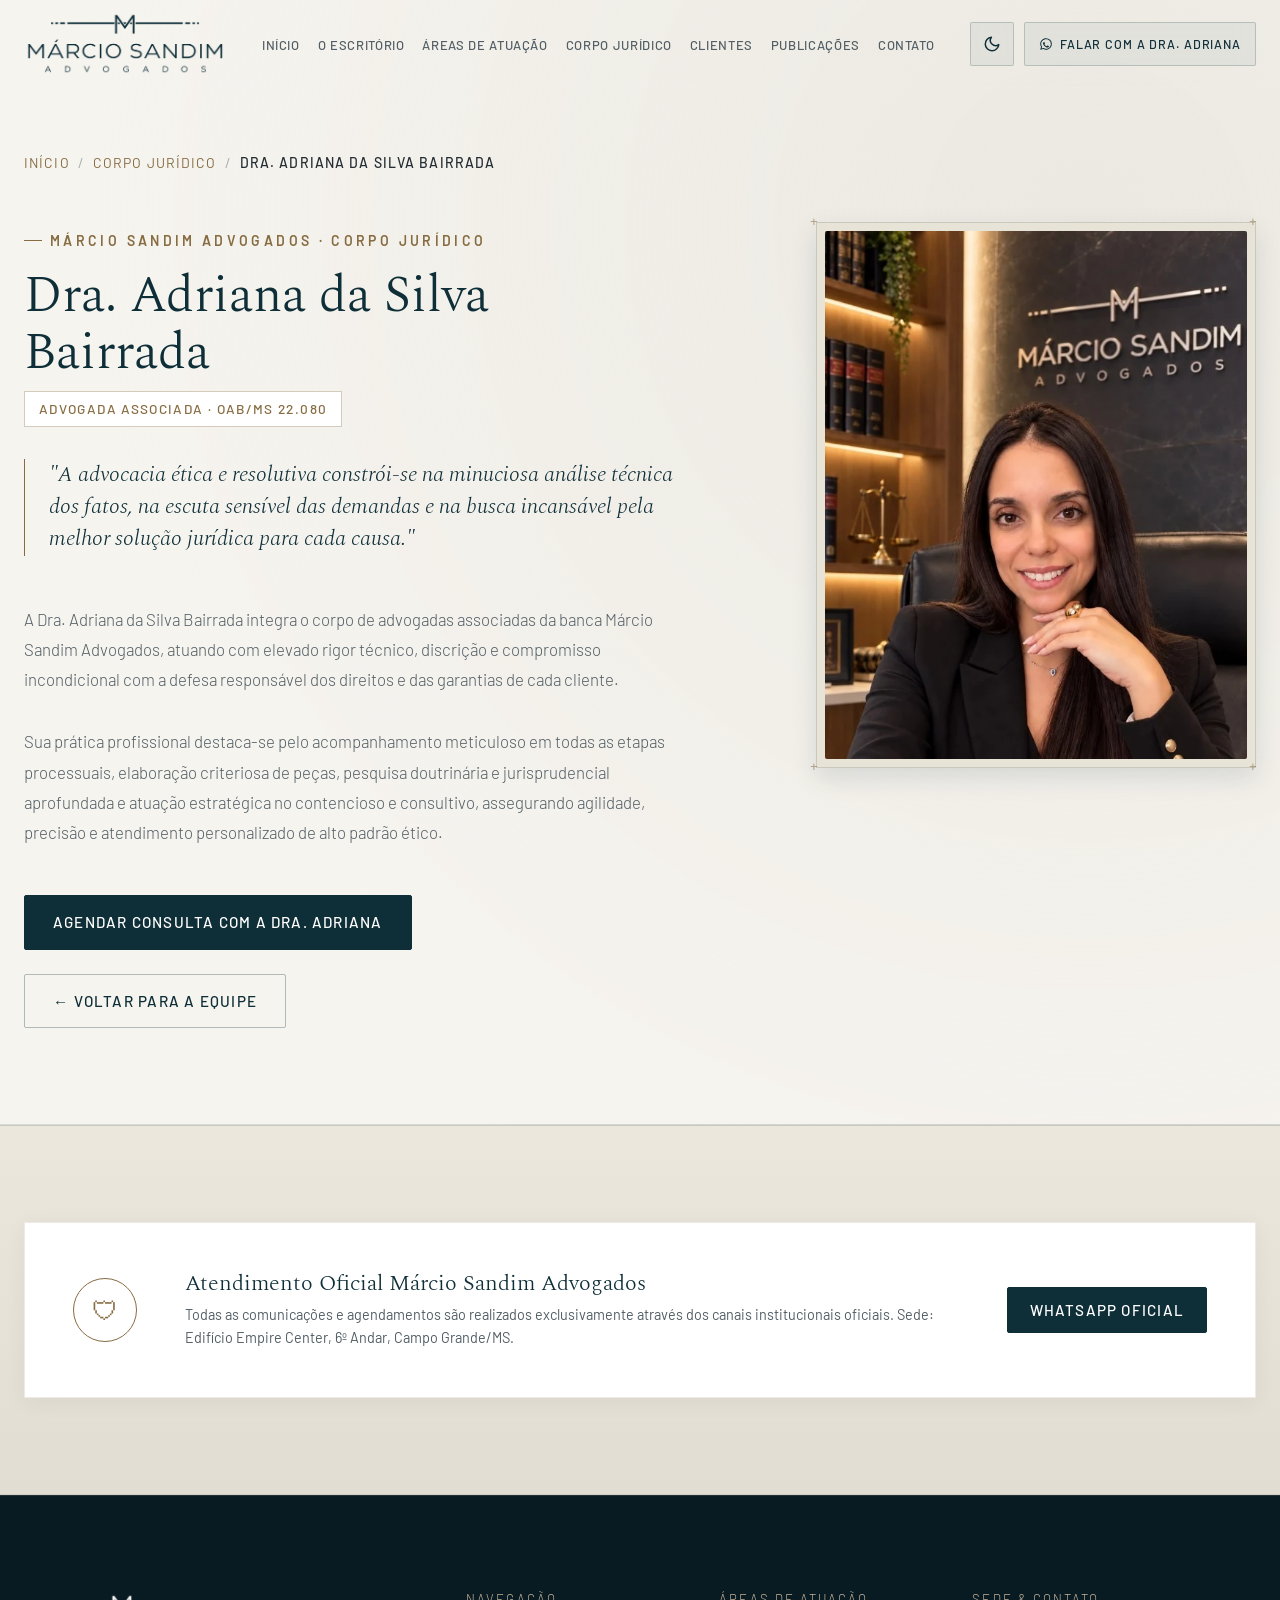
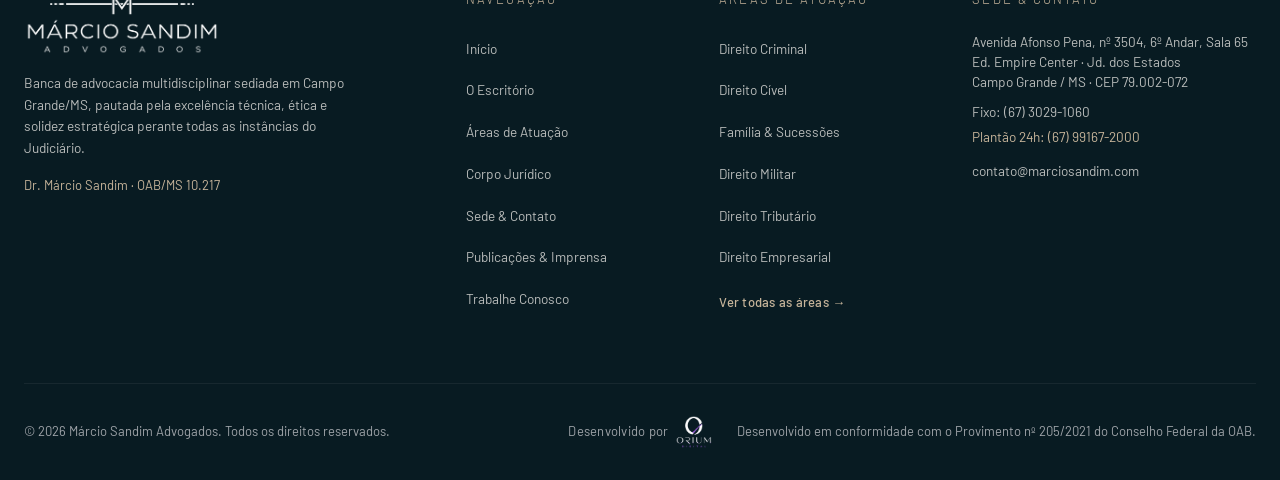
==== commit 9f920c2c: "feat(equipe): atualizar fotos oficiais das advogadas do corpo juridico" ====
--- a/adriana-bairrada.html
+++ b/adriana-bairrada.html
@@ -54,8 +54,8 @@
   </style>
   
   <!-- Estilos Globais -->
-  <link rel="stylesheet" href="css/variables.css?v=2.1">
-  <link rel="stylesheet" href="css/styles.css?v=3.4">
+  <link rel="stylesheet" href="css/variables.css?v=2.2">
+  <link rel="stylesheet" href="css/styles.css?v=3.10">
 </head>
 <body>
   <a class="skip-link" href="#main">Pular para o conteúdo</a>
@@ -76,7 +76,7 @@
           <li><a href="index.html" class="nav-link">Início</a></li>
           <li><a href="index.html#sobre" class="nav-link">O Escritório</a></li>
           <li><a href="index.html#areas" class="nav-link">Áreas de Atuação</a></li>
-          <li><a href="index.html#equipe" class="nav-link active">Corpo Jurídico</a></li>
+          <li><a href="corpo-juridico.html" class="nav-link active">Corpo Jurídico</a></li>
           <li><a href="index.html#clientes" class="nav-link">Clientes</a></li>
           <li><a href="publicacoes.html" class="nav-link">Publicações</a></li>
           <li><a href="index.html#contato" class="nav-link">Contato</a></li>
@@ -127,7 +127,7 @@
       <li><a href="index.html" class="drawer-link">00 · Início <span aria-hidden="true">&rarr;</span></a></li>
       <li><a href="index.html#sobre" class="drawer-link">01 · O Escritório <span aria-hidden="true">&rarr;</span></a></li>
       <li><a href="index.html#areas" class="drawer-link">02 · Áreas de Atuação <span aria-hidden="true">&rarr;</span></a></li>
-      <li><a href="index.html#equipe" class="drawer-link">03 · Corpo Jurídico <span aria-hidden="true">&rarr;</span></a></li>
+      <li><a href="corpo-juridico.html" class="drawer-link">03 · Corpo Jurídico <span aria-hidden="true">&rarr;</span></a></li>
       <li><a href="index.html#clientes" class="drawer-link">04 · Clientes &amp; Entidades <span aria-hidden="true">&rarr;</span></a></li>
       <li><a href="publicacoes.html" class="drawer-link">05 · Publicações <span aria-hidden="true">&rarr;</span></a></li>
       <li><a href="index.html#contato" class="drawer-link">06 · Contato <span aria-hidden="true">&rarr;</span></a></li>
@@ -145,7 +145,7 @@
         <nav class="breadcrumb" aria-label="Navegação estrutural">
           <a href="index.html">Início</a>
           <span class="breadcrumb-separator">/</span>
-          <a href="index.html#equipe">Corpo Jurídico</a>
+          <a href="corpo-juridico.html">Corpo Jurídico</a>
           <span class="breadcrumb-separator">/</span>
           <span class="breadcrumb-current" aria-current="page">Dra. Adriana da Silva Bairrada</span>
         </nav>
@@ -174,7 +174,7 @@
               <a href="https://wa.me/5567991672000?text=Olá,%20gostaria%20de%20agendar%20um%20atendimento%20com%20a%20Dra.%20Adriana%20da%20Silva%20Bairrada." target="_blank" rel="noopener" class="btn btn-primary">
                 Agendar Consulta com a Dra. Adriana
               </a>
-              <a href="index.html#equipe" class="btn btn-ghost">
+              <a href="corpo-juridico.html" class="btn btn-ghost">
                 &larr; Voltar para a Equipe
               </a>
             </div>
@@ -189,8 +189,8 @@
             
             <div class="profile-portrait">
               <picture>
-                <source srcset="assets/images/AdrianaBairrada.webp?v=3" type="image/webp">
-                <img src="assets/images/AdrianaBairrada.jpeg?v=3" alt="Dra. Adriana da Silva Bairrada - Advogada Associada Márcio Sandim Advogados" width="768" height="1024" loading="eager">
+                <source srcset="assets/images/AdrianaBairrada.webp?v=4" type="image/webp">
+                <img src="assets/images/AdrianaBairrada.jpeg?v=4" alt="Dra. Adriana da Silva Bairrada - Advogada Associada Márcio Sandim Advogados" width="576" height="1024" loading="eager">
               </picture>
             </div>
           </div>
@@ -241,7 +241,7 @@
             <li><a href="index.html#hero">Início</a></li>
             <li><a href="index.html#sobre">O Escritório</a></li>
             <li><a href="index.html#areas">Áreas de Atuação</a></li>
-            <li><a href="index.html#equipe">Corpo Jurídico</a></li>
+            <li><a href="corpo-juridico.html">Corpo Jurídico</a></li>
             <li><a href="index.html#estrutura">Sede &amp; Contato</a></li>
             <li><a href="publicacoes.html">Publicações &amp; Imprensa</a></li>
             <li><a href="trabalhe-conosco.html">Trabalhe Conosco</a></li>
@@ -288,6 +288,6 @@
   </footer>
 
   <!-- Scripts -->
-  <script src="js/main.js?v=2.4"></script>
+  <script src="js/main.js?v=2.5"></script>
 </body>
 </html>
--- a/css/variables.css
+++ b/css/variables.css
@@ -204,3 +204,11 @@
   --shadow-elevated: 0 10px 24px rgba(14, 46, 56, 0.12);
   --shadow-btn-hover: 0 4px 16px rgba(14, 46, 56, 0.25);
 }
+
+/* Ritmo vertical mais curto no celular (seções usam --space-3xl / --space-4xl) */
+@media (max-width: 768px) {
+  :root {
+    --space-3xl: 64px;
+    --space-4xl: 72px;
+  }
+}
--- a/css/styles.css
+++ b/css/styles.css
@@ -4,7 +4,9 @@
    ========================================================================== */
 
 /* --- Reset & Global Defaults --- */
-*, *::before, *::after {
+*,
+*::before,
+*::after {
   box-sizing: border-box;
   margin: 0;
   padding: 0;
@@ -101,13 +103,32 @@
   line-height: 13px;
   user-select: none;
 }
-.crosshair-tl { top: -7px; left: -7px; }
-.crosshair-tr { top: -7px; right: -7px; }
-.crosshair-bl { bottom: -7px; left: -7px; }
-.crosshair-br { bottom: -7px; right: -7px; }
+
+.crosshair-tl {
+  top: -7px;
+  left: -7px;
+}
+
+.crosshair-tr {
+  top: -7px;
+  right: -7px;
+}
+
+.crosshair-bl {
+  bottom: -7px;
+  left: -7px;
+}
+
+.crosshair-br {
+  bottom: -7px;
+  right: -7px;
+}
 
 /* Tipografia Editorial */
-h1, h2, h3, h4 {
+h1,
+h2,
+h3,
+h4 {
   font-family: var(--font-serif);
   font-weight: 300;
   color: var(--text-headings);
@@ -381,7 +402,8 @@
   /* Área de toque ~40px sem alterar o layout (margem negativa compensa) */
   padding: 12px 0;
   margin: -12px 0;
-  white-space: nowrap; /* NUNCA QUEBRA EM DUAS LINHAS */
+  white-space: nowrap;
+  /* NUNCA QUEBRA EM DUAS LINHAS */
   display: inline-block;
   line-height: 1.2;
 }
@@ -642,18 +664,18 @@
 .hero-bg-overlay {
   position: absolute;
   inset: 0;
-  background: 
-    linear-gradient(90deg, 
-      var(--color-petroleo-dark) 0%, 
-      rgba(7, 26, 32, 0.98) 32%, 
-      rgba(14, 46, 56, 0.85) 48%, 
-      rgba(14, 46, 56, 0.35) 64%, 
-      rgba(7, 26, 32, 0.12) 78%, 
+  background:
+    linear-gradient(90deg,
+      var(--color-petroleo-dark) 0%,
+      rgba(7, 26, 32, 0.98) 32%,
+      rgba(14, 46, 56, 0.85) 48%,
+      rgba(14, 46, 56, 0.35) 64%,
+      rgba(7, 26, 32, 0.12) 78%,
       transparent 90%),
-    linear-gradient(180deg, 
-      rgba(7, 26, 32, 0.4) 0%, 
-      transparent 18%, 
-      transparent 82%, 
+    linear-gradient(180deg,
+      rgba(7, 26, 32, 0.4) 0%,
+      transparent 18%,
+      transparent 82%,
       rgba(7, 26, 32, 0.6) 100%);
   transition: background var(--transition-base);
 }
@@ -669,11 +691,11 @@
 }
 
 .hero-title {
-  font-size: var(--text-hero);
+  font-size: clamp(1.6rem, 1.35rem + 0.9vw, 2.15rem);
   font-weight: 300;
-  line-height: 1.08;
-  letter-spacing: -0.02em;
-  margin-bottom: var(--space-md);
+  line-height: 1.35;
+  letter-spacing: normal;
+  margin-bottom: var(--space-xs);
   text-shadow: 0 2px 20px rgba(0, 0, 0, 0.4);
 }
 
@@ -1109,7 +1131,7 @@
 }
 
 /* Linhas incompletas ficam centralizadas (ex.: 3 + 2) */
-.team-grid > .team-card {
+.team-grid>.team-card {
   flex: 0 1 calc((100% - (var(--team-cols) - 1) * var(--space-lg)) / var(--team-cols));
   min-width: 0;
 }
@@ -1171,6 +1193,103 @@
 
 .team-role:last-child {
   margin-bottom: 0;
+}
+
+/* Card do sócio fundador: mesmo padrão dos cards da equipe, foto ocupando o card inteiro */
+.leader-feature {
+  position: relative;
+  aspect-ratio: 21 / 9;
+  margin-bottom: var(--space-3xl);
+  border-color: var(--color-champagne-border);
+  isolation: isolate;
+}
+
+.leader-feature-photo,
+.leader-feature-photo img {
+  position: absolute;
+  inset: 0;
+  width: 100%;
+  height: 100%;
+}
+
+.leader-feature-photo img {
+  object-fit: cover;
+  object-position: 30% 12%;
+  transition: transform 600ms var(--ease-apple);
+}
+
+.leader-feature::after {
+  content: "";
+  position: absolute;
+  inset: 0;
+  z-index: 1;
+  background: linear-gradient(to top, rgba(6, 22, 28, 0.92) 0%, rgba(6, 22, 28, 0.55) 28%, transparent 55%);
+  pointer-events: none;
+}
+
+.leader-feature-details {
+  position: absolute;
+  inset: auto 0 0 0;
+  z-index: 2;
+  padding: var(--space-xl);
+}
+
+.leader-feature .team-name {
+  font-size: var(--text-xl);
+  color: #F4F2ED;
+  margin-bottom: 4px;
+}
+
+.leader-feature .team-role {
+  color: var(--color-champagne);
+}
+
+.leader-feature .team-link-cta {
+  color: var(--color-champagne);
+}
+
+.leader-feature:hover .team-link-cta {
+  color: #F4F2ED;
+}
+
+@media (hover: hover) {
+  .leader-feature:hover .leader-feature-photo img {
+    transform: scale(1.025);
+  }
+}
+
+@media (max-width: 1024px) {
+  .leader-feature {
+    aspect-ratio: 16 / 10;
+  }
+}
+
+@media (max-width: 768px) {
+  .leader-feature {
+    aspect-ratio: 4 / 5;
+    max-width: 480px;
+    margin-left: auto;
+    margin-right: auto;
+    margin-bottom: var(--space-2xl);
+  }
+
+  .leader-feature-photo img {
+    object-position: 28% center;
+  }
+
+  .leader-feature-details {
+    padding: var(--space-md);
+  }
+}
+
+@media (prefers-reduced-motion: reduce) {
+  .leader-feature-photo img {
+    transition: none;
+  }
+
+  .leader-feature:hover .leader-feature-photo img {
+    transform: none;
+  }
 }
 
 /* ==========================================================================
@@ -1286,6 +1405,53 @@
   border-radius: var(--radius-xs);
 }
 
+/* Placeholder do mapa: troca pelo iframe ao tocar (ver js/main.js) */
+.map-facade {
+  width: 100%;
+  height: 380px;
+  display: flex;
+  flex-direction: column;
+  align-items: center;
+  justify-content: center;
+  gap: var(--space-xs);
+  padding: var(--space-md);
+  border: none;
+  border-radius: var(--radius-xs);
+  cursor: pointer;
+  font: inherit;
+  text-align: center;
+  color: var(--text-light-muted);
+  background-color: var(--bg-card);
+  background-image:
+    linear-gradient(var(--color-champagne-alpha) 1px, transparent 1px),
+    linear-gradient(90deg, var(--color-champagne-alpha) 1px, transparent 1px);
+  background-size: 32px 32px;
+  transition: background-color var(--transition-base);
+}
+
+.map-facade:hover,
+.map-facade:focus-visible {
+  background-color: var(--bg-card-hover);
+}
+
+.map-facade-pin {
+  color: var(--color-champagne);
+}
+
+.map-facade-title {
+  font-family: var(--font-serif);
+  font-size: var(--text-lg);
+  color: var(--text-headings);
+}
+
+.map-facade-cta {
+  font-size: var(--text-xs);
+  font-weight: 600;
+  letter-spacing: 0.14em;
+  text-transform: uppercase;
+  color: var(--color-champagne);
+}
+
 /* Bloco de localização (index) */
 .location-lead {
   color: var(--text-light-muted);
@@ -1488,14 +1654,17 @@
   font-weight: 600;
 }
 
-.form-input, .form-select, .form-textarea {
+.form-input,
+.form-select,
+.form-textarea {
   width: 100%;
   padding: 13px 16px;
   background-color: var(--bg-input);
   border: var(--border-input);
   color: var(--text-headings);
   font-family: var(--font-sans);
-  font-size: 1rem; /* 16px para não dar zoom no iOS Safari */
+  font-size: 1rem;
+  /* 16px para não dar zoom no iOS Safari */
   border-radius: var(--radius-xs);
   transition: border-color var(--transition-fast), box-shadow var(--transition-fast), background-color var(--transition-fast);
 }
@@ -1524,19 +1693,25 @@
   color: var(--color-petroleo);
 }
 
-.form-input:focus, .form-select:focus, .form-textarea:focus {
+.form-input:focus,
+.form-select:focus,
+.form-textarea:focus {
   outline: none;
   border-color: var(--color-champagne);
   box-shadow: 0 0 0 3px var(--color-champagne-alpha);
   background-color: rgba(7, 26, 32, 0.9);
 }
 
-.form-input.is-invalid, .form-select.is-invalid, .form-textarea.is-invalid {
+.form-input.is-invalid,
+.form-select.is-invalid,
+.form-textarea.is-invalid {
   border-color: var(--color-error) !important;
   box-shadow: 0 0 0 1px var(--color-error) !important;
 }
 
-.form-input:focus-visible, .form-select:focus-visible, .form-textarea:focus-visible {
+.form-input:focus-visible,
+.form-select:focus-visible,
+.form-textarea:focus-visible {
   outline: 2px solid var(--color-champagne);
   outline-offset: 2px;
 }
@@ -1994,7 +2169,8 @@
     margin: 4px 0;
   }
 
-  .nav-desktop, .btn-header {
+  .nav-desktop,
+  .btn-header {
     display: none;
   }
 
@@ -2053,11 +2229,11 @@
     position: absolute;
     inset: 0;
     pointer-events: none;
-    background: 
-      linear-gradient(180deg, 
-        rgba(7, 26, 32, 0.28) 0%, 
-        transparent 16%, 
-        transparent 68%, 
+    background:
+      linear-gradient(180deg,
+        rgba(7, 26, 32, 0.28) 0%,
+        transparent 16%,
+        transparent 68%,
         var(--color-petroleo-dark) 100%);
   }
 
@@ -2081,9 +2257,9 @@
   }
 
   .hero-title {
-    font-size: clamp(1.7rem, 1.45rem + 1.5vw, 2.15rem);
-    line-height: 1.15;
-    margin-bottom: 12px;
+    font-size: 1.45rem;
+    line-height: 1.35;
+    margin-bottom: 8px;
   }
 
   .hero-subtitle {
@@ -2106,11 +2282,11 @@
 
   html[data-theme="light"] .hero-bg-overlay,
   [data-theme="light"] .hero-bg-overlay {
-    background: 
-      linear-gradient(180deg, 
-        rgba(246, 244, 239, 0.25) 0%, 
-        transparent 16%, 
-        transparent 68%, 
+    background:
+      linear-gradient(180deg,
+        rgba(246, 244, 239, 0.25) 0%,
+        transparent 16%,
+        transparent 68%,
         var(--bg-body) 100%);
   }
 
@@ -2188,7 +2364,8 @@
     margin: 0 auto;
   }
 
-  .location-grid, .contact-grid {
+  .location-grid,
+  .contact-grid {
     grid-template-columns: 1fr;
     gap: var(--space-xl);
   }
@@ -2286,7 +2463,10 @@
     text-align: center;
   }
 
-  .areas-grid, .team-grid, .pillars-grid, .metrics-strip {
+  .areas-grid,
+  .team-grid,
+  .pillars-grid,
+  .metrics-strip {
     grid-template-columns: 1fr;
   }
 
@@ -2354,8 +2534,11 @@
     margin-bottom: 4px;
   }
 
-  .form-input, .form-select, .form-textarea {
-    font-size: 16px; /* Impede zoom automático do iOS Safari */
+  .form-input,
+  .form-select,
+  .form-textarea {
+    font-size: 16px;
+    /* Impede zoom automático do iOS Safari */
     min-height: 46px;
     padding: 11px 13px;
   }
@@ -2404,18 +2587,18 @@
 }
 
 [data-theme="light"] .hero-bg-overlay {
-  background: 
-    linear-gradient(90deg, 
-      var(--bg-body) 0%, 
-      rgba(246, 244, 239, 0.98) 28%, 
-      rgba(246, 244, 239, 0.85) 42%, 
-      rgba(246, 244, 239, 0.35) 56%, 
-      rgba(246, 244, 239, 0.05) 68%, 
+  background:
+    linear-gradient(90deg,
+      var(--bg-body) 0%,
+      rgba(246, 244, 239, 0.98) 28%,
+      rgba(246, 244, 239, 0.85) 42%,
+      rgba(246, 244, 239, 0.35) 56%,
+      rgba(246, 244, 239, 0.05) 68%,
       transparent 78%),
-    linear-gradient(180deg, 
-      rgba(246, 244, 239, 0.2) 0%, 
-      transparent 15%, 
-      transparent 85%, 
+    linear-gradient(180deg,
+      rgba(246, 244, 239, 0.2) 0%,
+      transparent 15%,
+      transparent 85%,
       rgba(246, 244, 239, 0.3) 100%);
 }
 
@@ -2830,350 +3013,135 @@
    CLIENTES & CONFIANÇA INSTITUCIONAL
    ========================================================================== */
 .section-clients {
-  padding: var(--space-4xl) 0;
+  padding: var(--space-3xl) 0;
   background-color: var(--bg-surface-alt);
   border-top: var(--border-hairline);
   position: relative;
 }
 
+/* Layout editorial: cabeçalho fixo à esquerda, lista numerada à direita */
+.clients-layout {
+  display: grid;
+  grid-template-columns: minmax(0, 4fr) minmax(0, 7fr);
+  gap: var(--space-2xl);
+  align-items: start;
+}
+
 .clients-header {
-  margin-bottom: var(--space-2xl);
-}
-
-/* --- Card de Destaque Master: SINPOL/MS --- */
-.client-featured-card {
-  background: var(--bg-card);
-  border: 1px solid var(--color-champagne-border);
-  border-top: 3px solid var(--color-champagne);
-  border-radius: 0;
-  padding: var(--space-xl);
-  box-shadow: var(--shadow-elevated);
-  margin-bottom: var(--space-xl);
-  position: relative;
-  transition: transform var(--transition-base), box-shadow var(--transition-base), border-color var(--transition-base);
-}
-
-.client-featured-card:hover {
-  transform: translateY(-2px);
-  box-shadow: 0 16px 36px rgba(0, 0, 0, 0.35);
-  border-color: var(--color-champagne);
-}
-
-.client-featured-badge-bar {
-  display: flex;
-  align-items: center;
-  justify-content: space-between;
-  gap: var(--space-sm);
-  flex-wrap: wrap;
-  padding-bottom: var(--space-sm);
+  position: sticky;
+  top: calc(var(--header-height) + var(--space-lg));
+}
+
+.clients-header .section-subtitle {
   margin-bottom: var(--space-lg);
-  border-bottom: var(--border-hairline);
-}
-
-.client-featured-badge {
+}
+
+.clients-list {
+  list-style: none;
+  margin: 0;
+  padding: 0;
+  border-bottom: 1px solid var(--color-champagne-border);
+}
+
+.client-row {
+  display: grid;
+  grid-template-columns: 44px minmax(0, 1fr);
+  gap: var(--space-md);
+  padding: var(--space-md) 0;
+  border-top: 1px solid var(--color-champagne-border);
+}
+
+.client-index {
+  font-family: var(--font-serif);
+  font-size: var(--text-lg);
+  font-weight: 200;
+  line-height: 1;
+  color: var(--color-champagne);
+  padding-top: 2px;
+}
+
+.client-kicker {
+  display: block;
+  font-size: var(--text-xs);
+  letter-spacing: 0.14em;
+  text-transform: uppercase;
+  font-weight: 600;
+  color: var(--color-champagne);
+  margin-bottom: var(--space-xs);
+}
+
+.client-name {
+  font-family: var(--font-serif);
+  font-size: var(--text-lg);
+  font-weight: 300;
+  line-height: 1.2;
+  color: var(--text-headings);
+  margin-bottom: var(--space-xs);
+}
+
+.client-fullname {
+  display: block;
+  margin-top: 4px;
+  font-family: var(--font-sans);
+  font-size: 0.875rem;
+  font-weight: 400;
+  letter-spacing: 0;
+  color: var(--text-mineral);
+}
+
+.client-desc {
+  font-size: 0.9375rem;
+  font-weight: 400;
+  line-height: 1.65;
+  color: var(--text-light-muted);
+  max-width: 60ch;
+  margin: 0;
+}
+
+.client-link {
   display: inline-flex;
   align-items: center;
-  gap: 8px;
-  font-size: 0.75rem;
+  gap: 6px;
+  margin-top: var(--space-sm);
+  font-size: var(--text-xs);
   font-weight: 600;
-  letter-spacing: 0.12em;
+  letter-spacing: 0.1em;
   text-transform: uppercase;
   color: var(--color-champagne);
-}
-
-.client-status-indicator {
-  display: inline-flex;
-  align-items: center;
-  gap: 8px;
-  font-size: 0.8rem;
-  letter-spacing: 0.04em;
-  color: var(--text-light-muted);
-}
-
-.pulse-dot {
-  width: 8px;
-  height: 8px;
-  border-radius: 50%;
-  background-color: var(--color-champagne);
-}
-
-.client-featured-header {
-  display: flex;
-  align-items: flex-start;
-  gap: var(--space-md);
-  margin-bottom: var(--space-md);
-}
-
-.client-emblem-badge {
-  width: 68px;
-  height: 68px;
-  flex-shrink: 0;
-  border-radius: var(--radius-sm);
-  background: var(--color-champagne-alpha);
-  border: 1px solid var(--color-champagne-border);
-  display: flex;
-  align-items: center;
-  justify-content: center;
-  color: var(--color-champagne);
-}
-
-.client-segment {
-  display: block;
-  font-size: var(--text-xs);
-  text-transform: uppercase;
-  letter-spacing: 0.12em;
-  color: var(--color-champagne);
-  font-weight: 600;
-  margin-bottom: 4px;
-}
-
-.client-featured-title {
-  font-family: var(--font-serif);
-  font-size: var(--text-2xl);
-  font-weight: 400;
-  line-height: 1.25;
-  color: var(--text-headings);
-  margin-bottom: 6px;
-}
-
-.client-featured-lead {
-  font-size: 1rem;
-  font-weight: 400;
-  color: var(--color-champagne);
-  line-height: 1.5;
-  margin-bottom: 0;
-}
-
-.client-featured-desc {
-  font-size: 0.95rem;
-  font-weight: 300;
-  line-height: 1.7;
-  color: var(--text-light-muted);
-  margin-bottom: var(--space-lg);
-}
-
-/* Grid de Destaques SINPOL */
-.client-highlights-grid {
-  display: grid;
-  grid-template-columns: repeat(4, 1fr);
-  gap: var(--space-md);
-  margin-bottom: var(--space-lg);
-  padding: var(--space-md);
-  background: rgba(7, 26, 32, 0.45);
-  border: var(--border-hairline);
-  border-radius: var(--radius-xs);
-}
-
-.client-highlight-item {
-  display: flex;
-  align-items: flex-start;
-  gap: 12px;
-}
-
-.highlight-icon {
-  font-size: 1.25rem;
-  line-height: 1;
-  flex-shrink: 0;
-  margin-top: 2px;
-}
-
-.client-highlight-item h4 {
-  font-size: 0.875rem;
-  font-weight: 600;
-  color: var(--text-headings);
-  margin-bottom: 4px;
-}
-
-.client-highlight-item p {
-  font-size: 0.8125rem;
-  color: var(--text-light-muted);
-  line-height: 1.45;
-  margin: 0;
-}
-
-.client-featured-footer {
-  display: flex;
-  align-items: center;
-  justify-content: space-between;
-  gap: var(--space-md);
-  flex-wrap: wrap;
-  padding-top: var(--space-md);
-  border-top: var(--border-hairline);
-}
-
-.client-security-note {
-  display: flex;
-  align-items: center;
-  gap: 8px;
-  font-size: 0.85rem;
-  color: var(--text-light-muted);
-}
-
-.client-security-note svg {
-  color: var(--color-champagne);
-  flex-shrink: 0;
-}
-
-/* --- Grid Clientes Corporativos (Guaicurus & Zan) --- */
-.corporate-clients-grid {
-  display: grid;
-  grid-template-columns: repeat(2, 1fr);
-  gap: var(--space-lg);
-}
-
-.corporate-client-card {
-  display: flex;
-  flex-direction: column;
-  padding: var(--space-xl);
-  background-color: var(--bg-card);
-  border: var(--border-hairline);
-  border-top: 2px solid var(--color-champagne-border);
-  border-radius: var(--radius-xs);
-  transition: border-color var(--transition-base), transform var(--transition-base), box-shadow var(--transition-base);
-}
-
-.corporate-client-card:hover {
-  border-color: var(--color-champagne-border);
-  border-top-color: var(--color-champagne);
-  transform: translateY(-3px);
-  box-shadow: var(--shadow-elevated);
-}
-
-.corporate-card-top {
-  display: flex;
-  align-items: center;
-  justify-content: space-between;
-  gap: var(--space-sm);
-  margin-bottom: var(--space-md);
-}
-
-.corporate-icon-wrapper {
-  width: 48px;
-  height: 48px;
-  border-radius: var(--radius-xs);
-  background: var(--color-champagne-alpha);
-  border: 1px solid var(--color-champagne-border);
-  display: flex;
-  align-items: center;
-  justify-content: center;
-  color: var(--color-champagne);
-  flex-shrink: 0;
-}
-
-.corporate-segment-tag {
-  font-size: 0.75rem;
-  letter-spacing: 0.08em;
-  text-transform: uppercase;
-  color: var(--color-champagne);
-  font-weight: 600;
-  text-align: right;
-}
-
-.corporate-client-title {
-  font-family: var(--font-serif);
-  font-size: var(--text-xl);
-  font-weight: 400;
-  line-height: 1.3;
-  color: var(--text-headings);
-  margin-bottom: 4px;
-}
-
-.corporate-client-role {
-  font-size: 0.85rem;
-  color: var(--color-champagne);
-  font-weight: 400;
-  margin-bottom: var(--space-sm);
-}
-
-.corporate-client-desc {
-  font-size: 0.925rem;
-  font-weight: 300;
-  line-height: 1.65;
-  color: var(--text-light-muted);
-  margin-bottom: var(--space-md);
-  flex: 1;
-}
-
-.corporate-pills {
-  display: flex;
-  flex-wrap: wrap;
-  gap: 8px;
-  padding-top: var(--space-sm);
-  border-top: var(--border-hairline);
-}
-
-.corporate-pill {
-  font-size: 0.75rem;
-  padding: 4px 10px;
-  background: rgba(255, 255, 255, 0.04);
-  border: var(--border-hairline);
-  border-radius: var(--radius-xs);
-  color: var(--text-light-muted);
-  letter-spacing: 0.02em;
-}
-
-/* Adaptações do Tema Claro */
-[data-theme="light"] .section-clients {
-  background-color: var(--bg-surface-alt);
-}
-
-[data-theme="light"] .client-featured-card,
-[data-theme="light"] .corporate-client-card {
-  background-color: #FFFFFF;
-  box-shadow: var(--shadow-subtle);
-}
-
-[data-theme="light"] .client-highlights-grid {
-  background: #FAF8F4;
-  border-color: rgba(42, 47, 51, 0.1);
-}
-
-[data-theme="light"] .corporate-pill {
-  background: #F4F0E8;
-  color: var(--text-light);
-  border-color: rgba(42, 47, 51, 0.1);
-}
-
-/* Responsividade de Clientes */
-@media (max-width: 992px) {
-  .client-highlights-grid {
-    grid-template-columns: repeat(2, 1fr);
-  }
-}
-
-@media (max-width: 768px) {
-  .client-featured-header {
-    flex-direction: column;
-  }
-  
-  .client-featured-card {
-    padding: var(--space-lg);
-  }
-  
-  .corporate-clients-grid {
+  text-decoration: none;
+  border-bottom: 1px solid var(--color-champagne-border);
+  padding-bottom: 2px;
+  transition: border-color var(--transition-fast), gap var(--transition-fast);
+}
+
+.client-link:hover,
+.client-link:focus-visible {
+  border-color: var(--color-champagne);
+  gap: 10px;
+}
+
+@media (max-width: 1024px) {
+  .clients-layout {
     grid-template-columns: 1fr;
-  }
-  
-  .client-featured-footer {
-    flex-direction: column;
-    align-items: stretch;
-  }
-  
-  .client-featured-footer .btn {
-    width: 100%;
-    text-align: center;
-    justify-content: center;
+    gap: var(--space-xl);
+  }
+
+  .clients-header {
+    position: static;
   }
 }
 
 @media (max-width: 540px) {
-  .client-highlights-grid {
+  .client-row {
     grid-template-columns: 1fr;
-  }
-  
-  .client-featured-badge-bar {
-    flex-direction: column;
-    align-items: flex-start;
+    gap: var(--space-xs);
+    padding: var(--space-md) 0;
+  }
+}
+
+@media (prefers-reduced-motion: reduce) {
+  .client-link {
+    transition: none;
   }
 }
 
@@ -3598,7 +3566,19 @@
   margin-bottom: var(--space-xl);
 }
 
-.pub-header-row .section-subtitle { margin-bottom: 0; }
+.pub-header-row .section-subtitle {
+  margin-bottom: 0;
+}
+
+/* Home: só a chamada para publicacoes.html, em faixa compacta */
+.section-publications-teaser {
+  padding: var(--space-2xl) 0;
+}
+
+.section-publications-teaser .pub-header-row {
+  align-items: center;
+  margin-bottom: 0;
+}
 
 .pub-grid {
   display: grid;
@@ -3692,7 +3672,9 @@
   color: var(--text-light);
 }
 
-a.pub-author:hover { color: var(--color-champagne); }
+a.pub-author:hover {
+  color: var(--color-champagne);
+}
 
 .pub-cta {
   display: inline-flex;
@@ -3706,7 +3688,10 @@
   transition: gap var(--transition-fast), color var(--transition-fast);
 }
 
-.pub-cta:hover { gap: 10px; color: var(--text-headings); }
+.pub-cta:hover {
+  gap: 10px;
+  color: var(--text-headings);
+}
 
 .pub-empty {
   grid-column: 1 / -1;
@@ -3735,7 +3720,10 @@
   transition: color var(--transition-fast), background-color var(--transition-fast), border-color var(--transition-fast);
 }
 
-.pub-filter:hover { color: var(--text-light); border-color: var(--color-champagne-border); }
+.pub-filter:hover {
+  color: var(--text-light);
+  border-color: var(--color-champagne-border);
+}
 
 .pub-filter.is-active {
   color: var(--btn-primary-text);
@@ -3750,15 +3738,22 @@
   border-bottom: var(--border-hairline);
 }
 
-.page-hero .section-title { font-weight: 300; }
-
-.page-body { padding: var(--space-3xl) 0 var(--space-4xl); }
+.page-hero .section-title {
+  font-weight: 300;
+}
+
+.page-body {
+  padding: var(--space-3xl) 0 var(--space-4xl);
+}
 
 [data-theme="light"] .page-hero {
   background: radial-gradient(circle at 85% 20%, rgba(220, 215, 205, 0.4) 0%, var(--bg-body) 70%);
 }
 
-[data-theme="light"] .pub-card { background-color: #FFFFFF; box-shadow: var(--shadow-subtle); }
+[data-theme="light"] .pub-card {
+  background-color: #FFFFFF;
+  box-shadow: var(--shadow-subtle);
+}
 
 /* ==========================================================================
    TRABALHE CONOSCO
@@ -3818,7 +3813,10 @@
   accent-color: var(--color-champagne);
 }
 
-.form-check input.is-invalid { outline: 2px solid var(--color-error); outline-offset: 2px; }
+.form-check input.is-invalid {
+  outline: 2px solid var(--color-error);
+  outline-offset: 2px;
+}
 
 .form-hint {
   display: block;
@@ -3827,7 +3825,10 @@
   color: var(--text-light-dim);
 }
 
-.form-file { padding: 10px; cursor: pointer; }
+.form-file {
+  padding: 10px;
+  cursor: pointer;
+}
 
 .form-file::file-selector-button {
   margin-right: 12px;
@@ -3848,18 +3849,37 @@
   min-height: 1.4em;
 }
 
-.careers-status.is-success { color: var(--color-champagne); }
-.careers-status.is-error { color: var(--color-error); }
+.careers-status.is-success {
+  color: var(--color-champagne);
+}
+
+.careers-status.is-error {
+  color: var(--color-error);
+}
 
 @media (max-width: 1024px) {
-  .pub-grid { grid-template-columns: repeat(2, 1fr); }
-  .careers-grid { grid-template-columns: 1fr; gap: var(--space-xl); }
+  .pub-grid {
+    grid-template-columns: repeat(2, 1fr);
+  }
+
+  .careers-grid {
+    grid-template-columns: 1fr;
+    gap: var(--space-xl);
+  }
 }
 
 @media (max-width: 768px) {
-  .section-publications { padding: var(--space-3xl) 0; }
-  .pub-grid { grid-template-columns: 1fr; }
-  .page-hero { padding-top: calc(var(--header-height) + var(--space-md)); }
+  .section-publications {
+    padding: var(--space-3xl) 0;
+  }
+
+  .pub-grid {
+    grid-template-columns: 1fr;
+  }
+
+  .page-hero {
+    padding-top: calc(var(--header-height) + var(--space-md));
+  }
 }
 
 /* ==========================================================================
@@ -3901,8 +3921,6 @@
   .team-card-link:hover,
   .specialty-tag:hover,
   .profile-portrait-wrapper:hover .profile-portrait img,
-  .client-featured-card:hover,
-  .corporate-client-card:hover,
   .cv-pillar-card:hover,
   .academic-card:hover,
   .pub-card:hover {
@@ -3915,3 +3933,259 @@
     transform: scale(1.02);
   }
 }
+
+/* --- Sócio fundador em destaque na home (corpo jurídico completo em corpo-juridico.html) --- */
+.founder {
+  display: grid;
+  grid-template-columns: minmax(0, 7fr) minmax(0, 5fr);
+  gap: var(--space-2xl);
+  align-items: center;
+}
+
+.founder-photo {
+  position: relative;
+  margin: 0;
+  aspect-ratio: 3 / 2;
+  overflow: hidden;
+  border: 1px solid var(--color-champagne);
+  background-color: var(--bg-surface);
+}
+
+.founder-photo::after {
+  content: "";
+  position: absolute;
+  inset: 12px;
+  border: 1px solid var(--color-champagne-border);
+  pointer-events: none;
+}
+
+.founder-photo img {
+  width: 100%;
+  height: 100%;
+  object-fit: cover;
+  object-position: 30% center;
+  transition: transform var(--transition-slow);
+}
+
+.founder-photo:hover img {
+  transform: scale(1.03);
+}
+
+.founder-text .section-title {
+  margin-bottom: var(--space-xs);
+}
+
+.founder-badge {
+  margin: 0 0 var(--space-lg);
+  font-size: var(--text-xs);
+  font-weight: 600;
+  letter-spacing: 0.14em;
+  text-transform: uppercase;
+  color: var(--color-champagne);
+}
+
+.founder-bio {
+  margin: 0 0 var(--space-lg);
+  color: var(--text-light-muted);
+  line-height: 1.7;
+}
+
+.founder-credentials {
+  list-style: none;
+  margin: 0 0 var(--space-xl);
+  padding: var(--space-sm) 0 0;
+  border-top: 1px solid var(--color-champagne-border);
+  display: grid;
+  gap: 8px;
+}
+
+.founder-credentials li {
+  position: relative;
+  padding-left: 18px;
+  font-size: var(--text-sm);
+  color: var(--text-light);
+}
+
+.founder-credentials li::before {
+  content: "";
+  position: absolute;
+  left: 0;
+  top: 0.75em;
+  width: 8px;
+  height: 1px;
+  background-color: var(--color-champagne);
+}
+
+.founder-ctas {
+  display: flex;
+  flex-wrap: wrap;
+  gap: var(--space-sm);
+}
+
+@media (max-width: 1024px) {
+  .founder {
+    grid-template-columns: 1fr;
+    gap: var(--space-xl);
+  }
+}
+
+@media (max-width: 540px) {
+  .founder-photo::after {
+    inset: 8px;
+  }
+
+  .founder-ctas .btn {
+    width: 100%;
+    justify-content: center;
+    white-space: normal;
+  }
+}
+
+@media (prefers-reduced-motion: reduce) {
+  .founder-photo img {
+    transition: none;
+  }
+
+  .founder-photo:hover img {
+    transform: none;
+  }
+}
+
+/* ==========================================================================
+   OTIMIZAÇÕES MOBILE DA HOME
+   ========================================================================== */
+.mobile-cta-bar {
+  display: none;
+}
+
+@media (max-width: 768px) {
+
+  /* Barra fixa de atendimento (WhatsApp / Ligar) */
+  .mobile-cta-bar {
+    position: fixed;
+    left: 0;
+    right: 0;
+    bottom: 0;
+    z-index: 900;
+    display: grid;
+    grid-template-columns: 1fr 1fr;
+    gap: var(--space-xs);
+    padding: 10px var(--space-sm) calc(10px + env(safe-area-inset-bottom));
+    background-color: var(--bg-drawer);
+    border-top: 1px solid var(--color-champagne-border);
+    box-shadow: 0 -6px 18px rgba(0, 0, 0, 0.18);
+    transform: translateY(110%);
+    transition: transform var(--transition-base);
+  }
+
+  .mobile-cta-bar.is-visible {
+    transform: none;
+  }
+
+  .mobile-cta {
+    display: inline-flex;
+    align-items: center;
+    justify-content: center;
+    gap: 8px;
+    min-height: 48px;
+    font-size: 0.875rem;
+    font-weight: 600;
+    letter-spacing: 0.08em;
+    text-transform: uppercase;
+    text-decoration: none;
+    color: var(--color-champagne);
+    border: 1px solid var(--color-champagne-border);
+  }
+
+  .mobile-cta-primary {
+    background-color: var(--btn-primary-bg);
+    color: var(--btn-primary-text);
+    border-color: var(--btn-primary-bg);
+  }
+
+  /* Reserva espaço para a barra não cobrir o rodapé */
+  .site-footer {
+    padding-bottom: calc(var(--space-2xl) + 68px + env(safe-area-inset-bottom));
+  }
+
+  /* Áreas de atuação em linhas compactas: escopo completo fica no modal ao tocar */
+  .areas-grid {
+    gap: var(--space-xs);
+  }
+
+  .area-card,
+  .area-card-wide {
+    min-height: 0;
+    padding: var(--space-sm) var(--space-md);
+    display: grid;
+    grid-template-columns: 40px minmax(0, 1fr) auto;
+    grid-template-areas: "num title arrow" "num tag arrow";
+    column-gap: var(--space-sm);
+    row-gap: 2px;
+    align-items: center;
+  }
+
+  .area-card-header {
+    display: contents;
+  }
+
+  .area-number {
+    grid-area: num;
+    font-size: 1.5rem;
+  }
+
+  .area-tag {
+    grid-area: tag;
+    justify-self: start;
+    padding: 0;
+    border: 0;
+    font-size: 0.6875rem;
+    letter-spacing: 0.12em;
+  }
+
+  .area-card>div:not(.area-card-header) {
+    grid-area: title;
+  }
+
+  .area-title {
+    font-size: 1.15rem;
+    margin-bottom: 0;
+  }
+
+  .area-card .area-scope {
+    display: none;
+  }
+
+  .area-action {
+    grid-area: arrow;
+    font-size: 0;
+    gap: 0;
+  }
+
+  .area-action::after {
+    content: "\2192";
+    font-size: 1.1rem;
+  }
+
+  /* Mapa mais baixo no celular */
+  .map-facade,
+  .map-frame {
+    height: 260px;
+  }
+
+  /* Legibilidade: texto corrido em peso 400 em telas pequenas */
+  .section-subtitle,
+  .location-lead,
+  .client-desc,
+  .info-card p,
+  .hero-description,
+  .leader-bio {
+    font-weight: 400;
+  }
+}
+
+@media (max-width: 768px) and (prefers-reduced-motion: reduce) {
+  .mobile-cta-bar {
+    transition: none;
+  }
+}
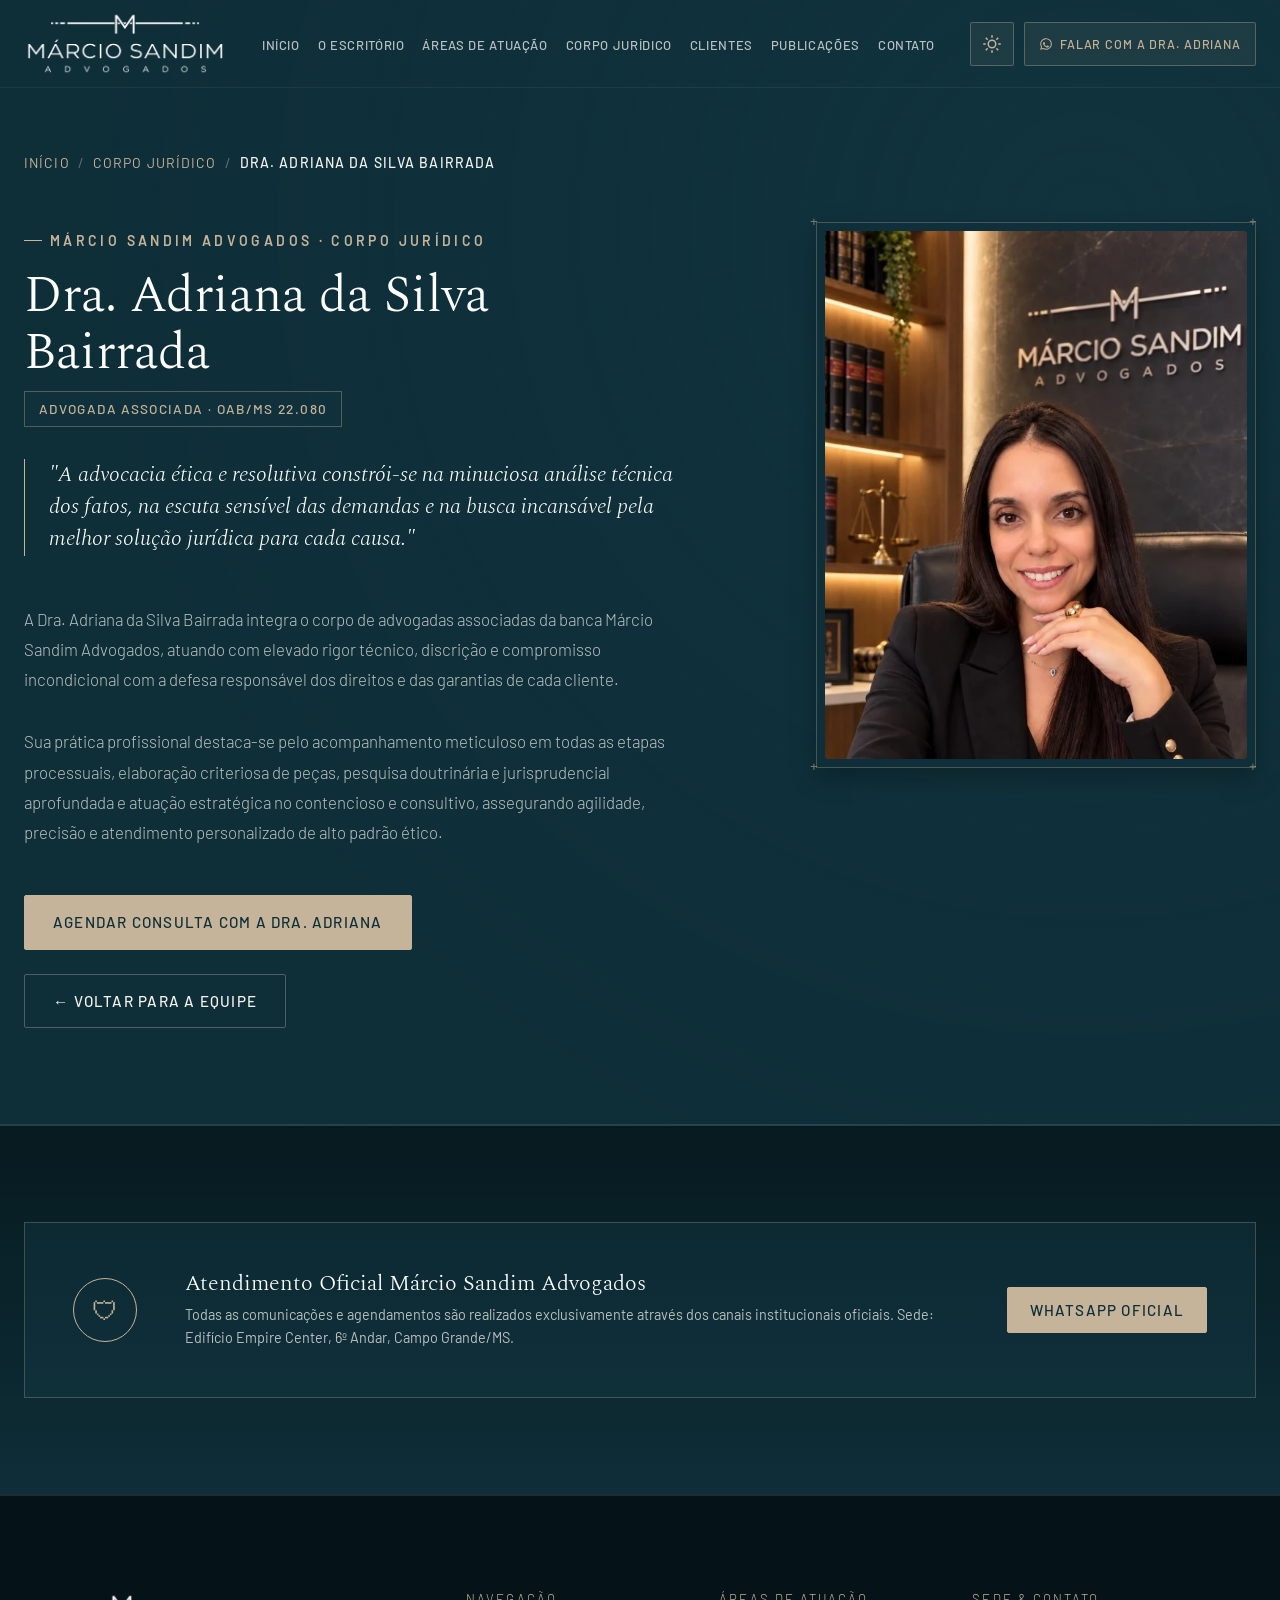
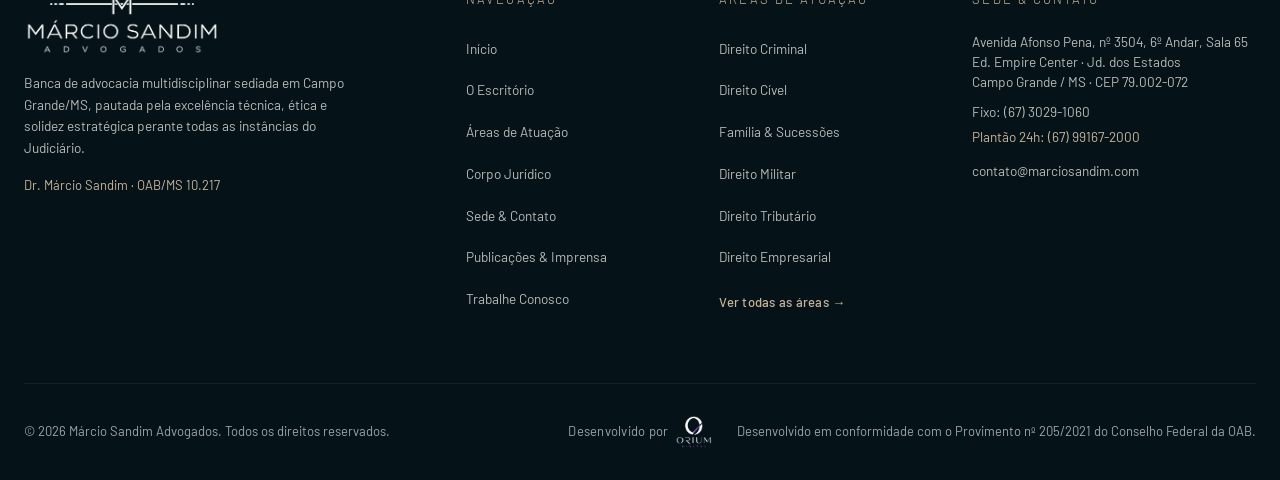
==== commit cdfd4323: "feat: add main script, theme initialization, and update navigation scripts across pages" ====
--- a/adriana-bairrada.html
+++ b/adriana-bairrada.html
@@ -11,7 +11,7 @@
   <meta name="color-scheme" content="dark light">
   
   <!-- Prevenção Instantânea de FOUC de Tema -->
-  <script src="js/theme-init.js?v=1.0"></script>
+  <script src="js/theme-init.js?v=1.1"></script>
   
   
   <!-- SEO: canonical, Open Graph, Twitter Card e dados estruturados -->
@@ -288,6 +288,6 @@
   </footer>
 
   <!-- Scripts -->
-  <script src="js/main.js?v=2.5"></script>
+  <script src="js/main.js?v=2.6"></script>
 </body>
 </html>
